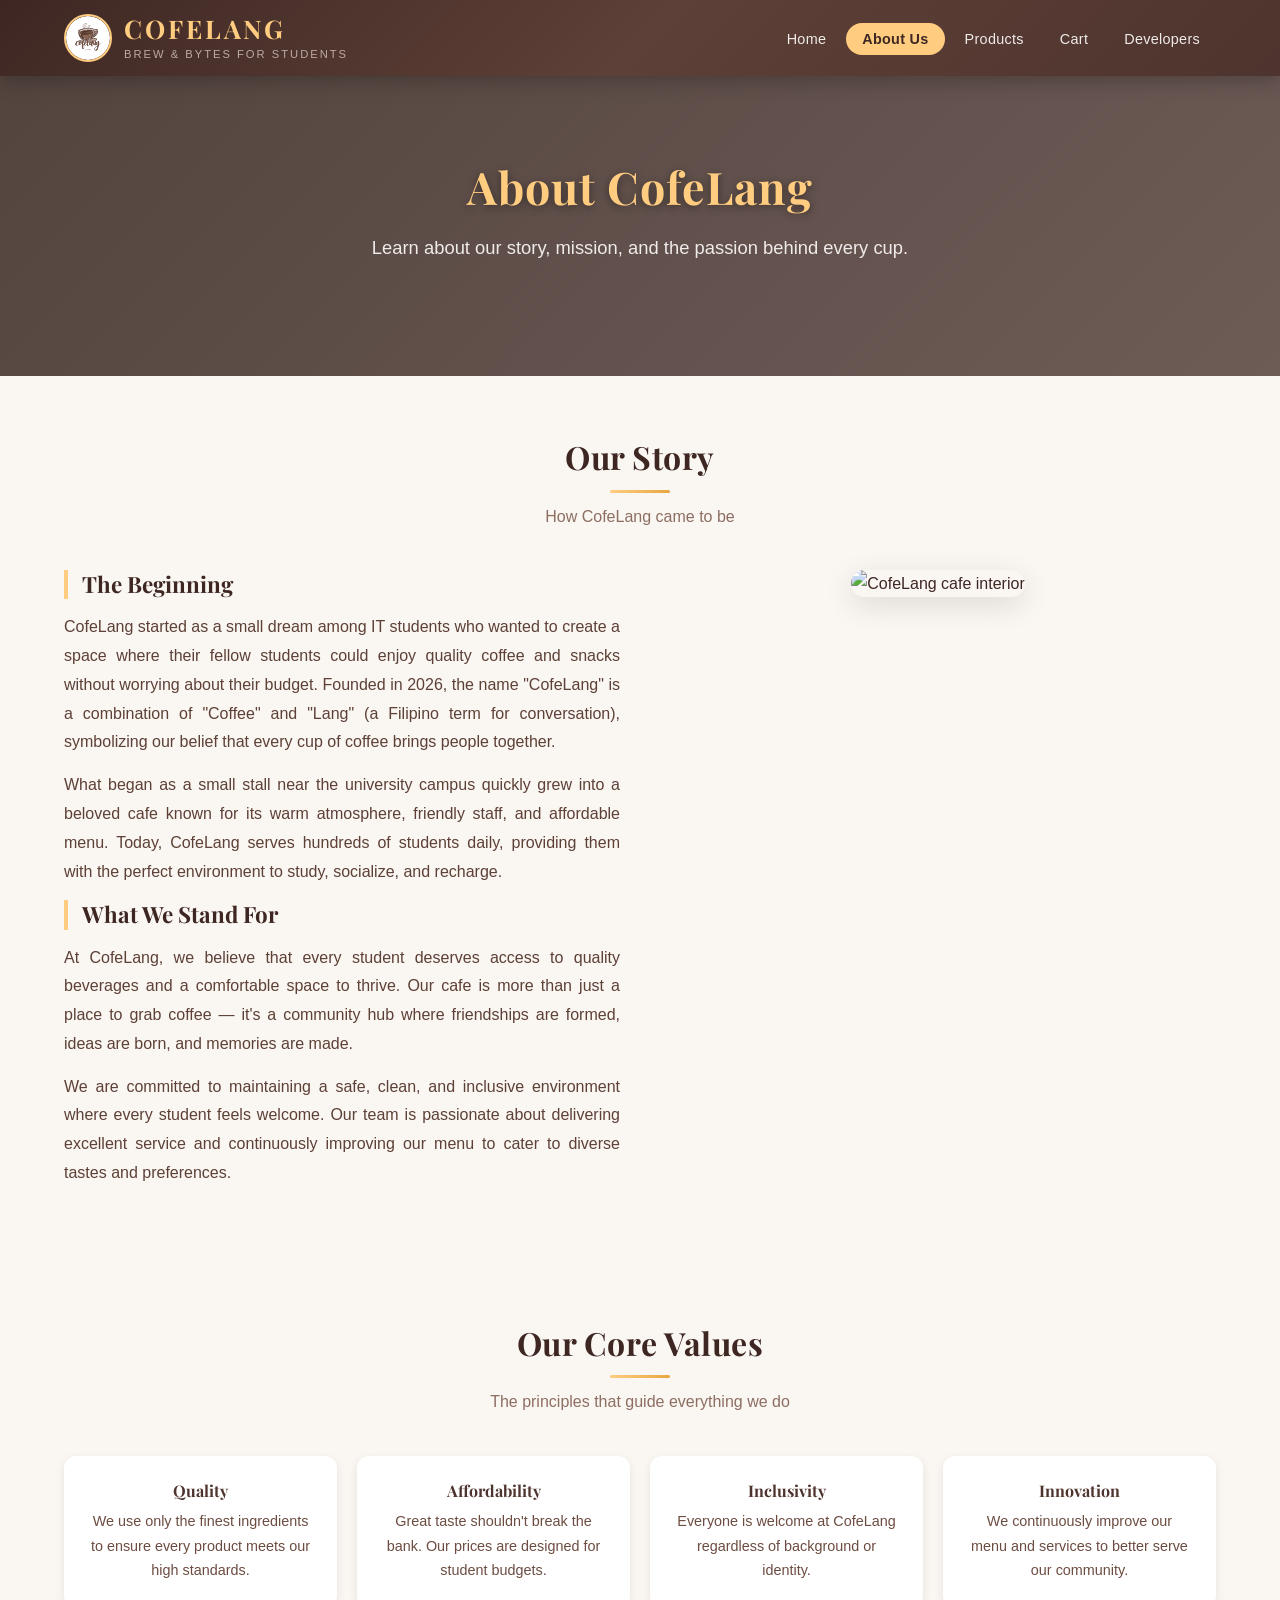
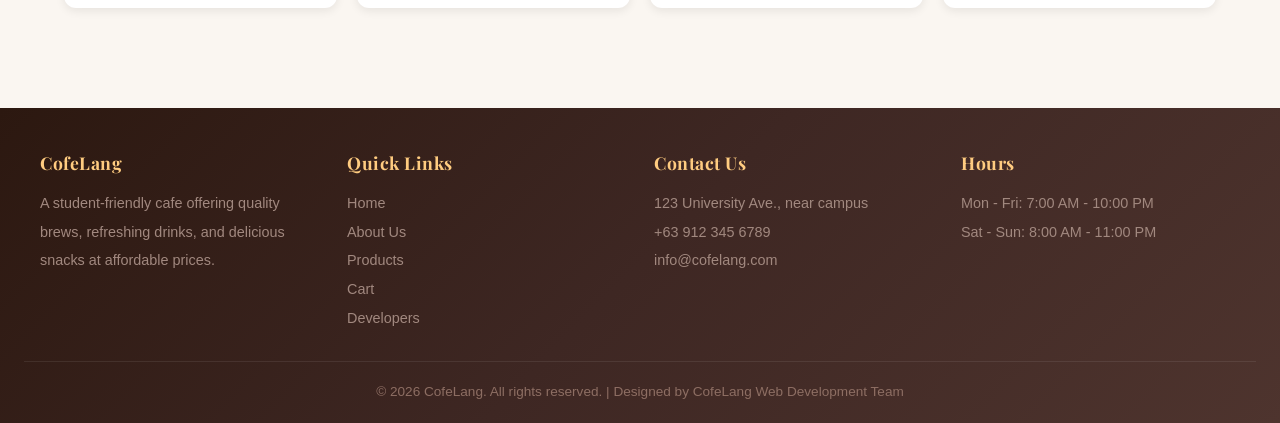
==== about.html @ e48afb29 "CofeLang Deployment" ====
﻿<!doctype html>
<html lang="en">
  <head>
    <meta charset="UTF-8" />
    <meta name="viewport" content="width=device-width, initial-scale=1.0" />
    <meta
      name="description"
      content="Learn more about CofeLang - our mission, vision, and story."
    />
    <meta name="author" content="CofeLang Web Development Team" />
    <title>CofeLang - About Us</title>
    <!-- Google Fonts -->
    <link rel="preconnect" href="https://fonts.googleapis.com" />
    <link rel="preconnect" href="https://fonts.gstatic.com" crossorigin />
    <link
      href="https://fonts.googleapis.com/css2?family=Playfair+Display:wght@400;600;700&display=swap"
      rel="stylesheet"
    />
    <!-- External CSS Stylesheet -->
    <link rel="stylesheet" href="styles.css" />
    <!-- Internal CSS -->
    <style>
      .values-grid {
        display: grid;
        grid-template-columns: repeat(auto-fit, minmax(220px, 1fr));
        gap: 20px;
        margin-top: 30px;
      }
      .value-item {
        background: #fff;
        padding: 25px;
        border-radius: 12px;
        text-align: center;
        box-shadow: 0 3px 10px rgba(0, 0, 0, 0.08);
      }
      .value-item span {
        font-size: 2.5em;
        display: none;
        margin-bottom: 10px;
      }
      .value-item h4 {
        color: #4e342e;
        margin-bottom: 8px;
      }
      .value-item p {
        color: #6d4c41;
        font-size: 0.9em;
      }
    </style>
  </head>
  <body>
    <!-- Header -->
    <header>
      <div class="header-container">
        <a href="index.html" class="logo">
          <img src="logo.svg" alt="CofeLang Logo" />
          <div class="logo-text">
            <h1>CofeLang</h1>
            <p>Brew &amp; Bytes for Students</p>
          </div>
        </a>
        <nav>
          <ul>
            <li><a href="index.html">Home</a></li>
            <li><a href="about.html" class="active">About Us</a></li>
            <li><a href="products.html">Products</a></li>
            <li><a href="cart.html">Cart</a></li>
            <li><a href="developers.html">Developers</a></li>
          </ul>
        </nav>
      </div>
    </header>

    <!-- Page Banner -->
    <section
      class="hero full-width"
      style="min-height: 300px; padding: 80px 20px"
    >
      <h2>About CofeLang</h2>
      <p>Learn about our story, mission, and the passion behind every cup.</p>
    </section>

    <!-- Company Background -->
    <section>
      <h2 class="section-title">Our Story</h2>
      <p class="section-subtitle">How CofeLang came to be</p>
      <div class="about-content">
        <div class="about-text">
          <h3>The Beginning</h3>
          <p>
            CofeLang started as a small dream among IT students who wanted to
            create a space where their fellow students could enjoy quality
            coffee and snacks without worrying about their budget. Founded in
            2026, the name "CofeLang" is a combination of "Coffee" and "Lang" (a
            Filipino term for conversation), symbolizing our belief that every
            cup of coffee brings people together.
          </p>
          <p>
            What began as a small stall near the university campus quickly grew
            into a beloved cafe known for its warm atmosphere, friendly staff,
            and affordable menu. Today, CofeLang serves hundreds of students
            daily, providing them with the perfect environment to study,
            socialize, and recharge.
          </p>

          <h3>What We Stand For</h3>
          <p>
            At CofeLang, we believe that every student deserves access to
            quality beverages and a comfortable space to thrive. Our cafe is
            more than just a place to grab coffee &mdash; it's a community hub
            where friendships are formed, ideas are born, and memories are made.
          </p>
          <p>
            We are committed to maintaining a safe, clean, and inclusive
            environment where every student feels welcome. Our team is
            passionate about delivering excellent service and continuously
            improving our menu to cater to diverse tastes and preferences.
          </p>
        </div>
        <div class="about-image">
          <img
            src="https://images.unsplash.com/photo-1554118811-1e0d58224f24?w=500"
            alt="CofeLang cafe interior"
          />
        </div>
      </div>
    </section>

    <!-- Core Values -->
    <section>
      <h2 class="section-title">Our Core Values</h2>
      <p class="section-subtitle">The principles that guide everything we do</p>
      <div class="values-grid">
        <article class="value-item">
          <h4>Quality</h4>
          <p>
            We use only the finest ingredients to ensure every product meets our
            high standards.
          </p>
        </article>
        <article class="value-item">
          <h4>Affordability</h4>
          <p>
            Great taste shouldn't break the bank. Our prices are designed for
            student budgets.
          </p>
        </article>
        <article class="value-item">
          <h4>Inclusivity</h4>
          <p>
            Everyone is welcome at CofeLang regardless of background or
            identity.
          </p>
        </article>
        <article class="value-item">
          <h4>Innovation</h4>
          <p>
            We continuously improve our menu and services to better serve our
            community.
          </p>
        </article>
      </div>
    </section>

    <!-- Footer -->
    <footer>
      <div class="footer-content">
        <div class="footer-col">
          <h4>CofeLang</h4>
          <p>
            A student-friendly cafe offering quality brews, refreshing drinks,
            and delicious snacks at affordable prices.
          </p>
        </div>
        <div class="footer-col">
          <h4>Quick Links</h4>
          <a href="index.html">Home</a>
          <a href="about.html">About Us</a>
          <a href="products.html">Products</a>
          <a href="cart.html">Cart</a>
          <a href="developers.html">Developers</a>
        </div>
        <div class="footer-col">
          <h4>Contact Us</h4>
          <p>123 University Ave., near campus</p>
          <p>+63 912 345 6789</p>
          <p>info@cofelang.com</p>
        </div>
        <div class="footer-col">
          <h4>Hours</h4>
          <p>Mon - Fri: 7:00 AM - 10:00 PM</p>
          <p>Sat - Sun: 8:00 AM - 11:00 PM</p>
        </div>
      </div>
      <div class="footer-bottom">
        <p>
          &copy; 2026 CofeLang. All rights reserved. | Designed by CofeLang Web
          Development Team
        </p>
      </div>
    </footer>
  </body>
</html>
---- styles.css ----
/* ============================================
   CofeLang - External Stylesheet
   Cafe Shop Website for Students
   ============================================ */

/* --- CSS Reset & Base Styles --- */
* {
  margin: 0;
  padding: 0;
  box-sizing: border-box;
}

html {
  scroll-behavior: smooth;
}

body {
  font-family: 'Segoe UI', Arial, Helvetica, sans-serif;
  background-color: #faf6f1;
  color: #3e2723;
  line-height: 1.7;
  -webkit-font-smoothing: antialiased;
}

h1,
h2,
h3,
h4,
h5,
h6 {
  font-family: 'Playfair Display', Georgia, serif;
  font-weight: 700;
  line-height: 1.3;
}

/* --- Header & Navigation --- */
header {
  background: linear-gradient(135deg, #3e2723 0%, #5d4037 50%, #4e342e 100%);
  color: #fff;
  padding: 12px 0;
  position: sticky;
  top: 0;
  z-index: 1000;
  box-shadow: 0 4px 20px rgba(0, 0, 0, 0.25);
  backdrop-filter: blur(10px);
}

.header-container {
  max-width: 1200px;
  margin: 0 auto;
  padding: 0 24px;
  display: flex;
  align-items: center;
  justify-content: space-between;
}

.logo {
  display: flex;
  align-items: center;
  gap: 12px;
  text-decoration: none;
  color: #fff;
}

.logo img {
  height: 48px;
  width: 48px;
  border-radius: 50%;
  border: 2px solid #ffcc80;
  transition: transform 0.3s ease;
}

.logo:hover img {
  transform: scale(1.05);
}

.logo-text h1 {
  font-size: 1.6em;
  font-family: 'Playfair Display', Georgia, serif;
  color: #ffcc80;
  letter-spacing: 3px;
  text-transform: uppercase;
}

.logo-text p {
  font-family: 'Segoe UI', Arial, sans-serif;
  font-size: 0.7em;
  color: #bcaaa4;
  letter-spacing: 2px;
  text-transform: uppercase;
  font-weight: 300;
}

nav ul {
  list-style: none;
  display: flex;
  gap: 4px;
}

nav ul li a {
  color: #efebe9;
  text-decoration: none;
  padding: 8px 16px;
  border-radius: 20px;
  transition: all 0.3s ease;
  font-family: 'Segoe UI', Arial, sans-serif;
  font-size: 0.9em;
  font-weight: 500;
  letter-spacing: 0.3px;
}

nav ul li a:hover,
nav ul li a.active {
  background-color: #ffcc80;
  color: #3e2723;
  font-weight: 600;
}

/* --- Hero Section (Home Page) --- */
.hero {
  background:
    linear-gradient(135deg, rgba(42, 24, 18, 0.8), rgba(62, 39, 35, 0.75)),
    url('https://images.unsplash.com/photo-1495474472287-4d71bcdd2085?w=1200')
      center/cover no-repeat;
  color: #fff;
  text-align: center;
  padding: 100px 24px;
  min-height: 480px;
  display: flex;
  flex-direction: column;
  align-items: center;
  justify-content: center;
}

.hero h2 {
  font-size: 2.8em;
  margin-bottom: 16px;
  color: #ffcc80;
  text-shadow: 0 2px 8px rgba(0, 0, 0, 0.4);
  letter-spacing: 1px;
}

.hero p {
  font-family: 'Segoe UI', Arial, sans-serif;
  font-size: 1.15em;
  max-width: 580px;
  margin-bottom: 32px;
  color: #efebe9;
  line-height: 1.7;
  font-weight: 300;
}

.hero-btn {
  display: inline-block;
  padding: 14px 36px;
  background-color: #ffcc80;
  color: #3e2723;
  text-decoration: none;
  border-radius: 30px;
  font-family: 'Segoe UI', Arial, sans-serif;
  font-size: 1em;
  font-weight: 600;
  letter-spacing: 0.5px;
  transition: all 0.3s ease;
  border: 2px solid #ffcc80;
  box-shadow: 0 4px 15px rgba(255, 204, 128, 0.3);
}

.hero-btn:hover {
  background-color: transparent;
  color: #ffcc80;
  box-shadow: 0 4px 20px rgba(255, 204, 128, 0.4);
  transform: translateY(-2px);
}

/* --- Section Styles --- */
section {
  max-width: 1200px;
  margin: 0 auto;
  padding: 60px 24px;
}

/* Full-width override for sections that should span the viewport */
section.hero,
section.full-width {
  max-width: none;
  margin: 0;
}

.section-title {
  text-align: center;
  font-size: 2em;
  color: #3e2723;
  margin-bottom: 10px;
  position: relative;
  letter-spacing: 0.5px;
}

.section-title::after {
  content: '';
  display: block;
  width: 60px;
  height: 3px;
  background: linear-gradient(90deg, #ffcc80, #e6a740);
  margin: 12px auto 0;
  border-radius: 2px;
}

.section-subtitle {
  text-align: center;
  color: #8d6e63;
  margin-bottom: 40px;
  font-family: 'Segoe UI', Arial, sans-serif;
  font-size: 1em;
  font-weight: 400;
}

/* --- Welcome Section (Home) --- */
.welcome {
  display: flex;
  align-items: center;
  gap: 40px;
  flex-wrap: wrap;
  justify-content: center;
}

.welcome-text {
  flex: 1;
  min-width: 300px;
}

.welcome-text h3 {
  font-size: 1.5em;
  color: #3e2723;
  margin-bottom: 16px;
}

.welcome-text p {
  font-family: 'Segoe UI', Arial, sans-serif;
  font-size: 1em;
  color: #5d4037;
  margin-bottom: 12px;
  line-height: 1.8;
}

.welcome-img {
  flex: 1;
  min-width: 300px;
  text-align: center;
}

.welcome-img img {
  width: 100%;
  max-width: 450px;
  border-radius: 16px;
  box-shadow: 0 8px 30px rgba(0, 0, 0, 0.15);
  transition: transform 0.3s ease;
}

.welcome-img img:hover {
  transform: scale(1.02);
}

/* --- Features Grid --- */
.features {
  display: grid;
  grid-template-columns: repeat(auto-fit, minmax(250px, 1fr));
  gap: 24px;
  margin-top: 40px;
}

.feature-card {
  background: #fff;
  border-radius: 16px;
  padding: 32px 24px;
  text-align: center;
  box-shadow: 0 2px 12px rgba(0, 0, 0, 0.06);
  border: 1px solid rgba(0, 0, 0, 0.04);
  transition:
    transform 0.3s ease,
    box-shadow 0.3s ease;
}

.feature-card:hover {
  transform: translateY(-6px);
  box-shadow: 0 12px 32px rgba(0, 0, 0, 0.12);
}

.feature-icon {
  font-size: 2.8em;
  margin-bottom: 16px;
  display: none;
}

.feature-card h3 {
  color: #3e2723;
  margin-bottom: 10px;
  font-size: 1.2em;
}

.feature-card p {
  font-family: 'Segoe UI', Arial, sans-serif;
  color: #6d4c41;
  font-size: 0.92em;
  line-height: 1.7;
}

/* --- About Page --- */
.about-content {
  display: flex;
  gap: 40px;
  flex-wrap: wrap;
  align-items: flex-start;
}

.about-text {
  flex: 1;
  min-width: 300px;
}

.about-text h3 {
  font-size: 1.4em;
  color: #3e2723;
  margin-bottom: 14px;
  border-left: 4px solid #ffcc80;
  padding-left: 14px;
}

.about-text p {
  font-family: 'Segoe UI', Arial, sans-serif;
  margin-bottom: 14px;
  color: #5d4037;
  text-align: justify;
  line-height: 1.8;
}

.about-image {
  flex: 1;
  min-width: 300px;
  text-align: center;
}

.about-image img {
  width: 100%;
  max-width: 420px;
  border-radius: 16px;
  box-shadow: 0 8px 30px rgba(0, 0, 0, 0.12);
}

.mission-vision {
  display: grid;
  grid-template-columns: repeat(auto-fit, minmax(300px, 1fr));
  gap: 24px;
  margin-top: 40px;
}

.mv-card {
  background: linear-gradient(135deg, #3e2723, #5d4037);
  color: #fff;
  border-radius: 16px;
  padding: 32px;
  text-align: center;
  box-shadow: 0 6px 24px rgba(0, 0, 0, 0.15);
}

.mv-card h3 {
  color: #ffcc80;
  margin-bottom: 14px;
  font-size: 1.3em;
}

.mv-card p {
  font-family: 'Segoe UI', Arial, sans-serif;
  color: #d7ccc8;
  line-height: 1.8;
  font-size: 0.95em;
}

/* --- Products Page --- */
.category-filter {
  text-align: center;
  margin-bottom: 30px;
}

.category-filter button {
  padding: 10px 24px;
  margin: 4px;
  border: 2px solid #4e342e;
  background: transparent;
  color: #4e342e;
  border-radius: 25px;
  cursor: pointer;
  font-family: 'Segoe UI', Arial, sans-serif;
  font-size: 0.9em;
  font-weight: 500;
  transition: all 0.3s ease;
}

.category-filter button:hover,
.category-filter button.active {
  background-color: #4e342e;
  color: #fff;
}

.products-grid {
  display: grid;
  grid-template-columns: repeat(auto-fill, minmax(260px, 1fr));
  gap: 22px;
}

.product-card {
  background: #fff;
  border-radius: 14px;
  overflow: hidden;
  box-shadow: 0 2px 12px rgba(0, 0, 0, 0.06);
  border: 1px solid rgba(0, 0, 0, 0.04);
  transition:
    transform 0.3s ease,
    box-shadow 0.3s ease;
}

.product-card:hover {
  transform: translateY(-5px);
  box-shadow: 0 10px 28px rgba(0, 0, 0, 0.12);
}

.product-img {
  width: 100%;
  height: 200px;
  object-fit: cover;
  background-color: #efebe9;
}

.product-info {
  padding: 18px 20px 20px;
}

.product-category {
  display: inline-block;
  background-color: #fff3e0;
  color: #e65100;
  padding: 3px 12px;
  border-radius: 12px;
  font-family: 'Segoe UI', Arial, sans-serif;
  font-size: 0.75em;
  margin-bottom: 8px;
  font-weight: 600;
  letter-spacing: 0.3px;
  border: 1px solid #ffe0b2;
}

.product-info h3 {
  color: #3e2723;
  margin-bottom: 8px;
  font-size: 1.1em;
}

.product-info p {
  font-family: 'Segoe UI', Arial, sans-serif;
  color: #6d4c41;
  font-size: 0.88em;
  margin-bottom: 12px;
  min-height: 50px;
  line-height: 1.6;
}

.product-price {
  font-family: 'Segoe UI', Arial, sans-serif;
  font-size: 1.25em;
  color: #e65100;
  font-weight: 700;
}

.product-btn {
  display: inline-block;
  margin-top: 10px;
  padding: 8px 20px;
  background-color: #4e342e;
  color: #fff;
  border: none;
  border-radius: 20px;
  font-family: 'Segoe UI', Arial, sans-serif;
  font-size: 0.88em;
  font-weight: 500;
  cursor: pointer;
  transition: all 0.3s ease;
  text-decoration: none;
}

.product-btn:hover {
  background-color: #6d4c41;
  transform: translateY(-1px);
}

/* --- Cart Page --- */
.cart-section {
  max-width: 900px;
  margin: 0 auto;
  padding: 40px 20px;
}

.cart-form {
  background: #fff;
  border-radius: 16px;
  padding: 32px;
  box-shadow: 0 2px 12px rgba(0, 0, 0, 0.06);
  border: 1px solid rgba(0, 0, 0, 0.04);
}

.cart-form h2 {
  color: #3e2723;
  margin-bottom: 24px;
  text-align: center;
  border-bottom: 2px solid #ffcc80;
  padding-bottom: 12px;
  font-size: 1.4em;
}

.form-group {
  margin-bottom: 20px;
}

.form-group label {
  display: block;
  margin-bottom: 6px;
  color: #3e2723;
  font-family: 'Segoe UI', Arial, sans-serif;
  font-weight: 600;
  font-size: 0.92em;
}

.form-group input[type='text'],
.form-group input[type='email'],
.form-group input[type='number'],
.form-group input[type='tel'],
.form-group select,
.form-group textarea {
  width: 100%;
  padding: 12px 16px;
  border: 1.5px solid #d7ccc8;
  border-radius: 10px;
  font-family: 'Segoe UI', Arial, sans-serif;
  font-size: 0.95em;
  transition:
    border-color 0.3s ease,
    box-shadow 0.3s ease;
  background-color: #faf6f1;
  color: #3e2723;
}

.form-group input:focus,
.form-group select:focus,
.form-group textarea:focus {
  outline: none;
  border-color: #ffcc80;
  box-shadow: 0 0 0 3px rgba(255, 204, 128, 0.2);
}

.form-group textarea {
  resize: vertical;
  min-height: 80px;
}

.checkbox-group {
  display: flex;
  flex-wrap: wrap;
  gap: 14px;
  margin-top: 8px;
}

.checkbox-group label {
  display: flex;
  align-items: center;
  gap: 6px;
  font-family: 'Segoe UI', Arial, sans-serif;
  font-weight: 400;
  font-size: 0.92em;
  cursor: pointer;
  color: #5d4037;
}

.checkbox-group input[type='checkbox'] {
  width: 18px;
  height: 18px;
  accent-color: #4e342e;
  cursor: pointer;
}

.radio-group {
  display: flex;
  gap: 18px;
  margin-top: 8px;
  flex-wrap: wrap;
}

.radio-group label {
  display: flex;
  align-items: center;
  gap: 6px;
  font-family: 'Segoe UI', Arial, sans-serif;
  font-weight: 400;
  font-size: 0.92em;
  cursor: pointer;
  color: #5d4037;
}

.radio-group input[type='radio'] {
  width: 18px;
  height: 18px;
  accent-color: #4e342e;
  cursor: pointer;
}

.form-row {
  display: grid;
  grid-template-columns: 1fr 1fr;
  gap: 20px;
}

.submit-btn {
  display: block;
  width: 100%;
  padding: 14px;
  background: linear-gradient(135deg, #4e342e, #6d4c41);
  color: #fff;
  border: none;
  border-radius: 30px;
  font-family: 'Segoe UI', Arial, sans-serif;
  font-size: 1.05em;
  font-weight: 600;
  cursor: pointer;
  transition: all 0.3s ease;
  margin-top: 10px;
  letter-spacing: 0.5px;
  box-shadow: 0 4px 15px rgba(0, 0, 0, 0.15);
}

.submit-btn:hover {
  background: linear-gradient(135deg, #5d4037, #795548);
  box-shadow: 0 6px 20px rgba(0, 0, 0, 0.2);
  transform: translateY(-1px);
}

/* --- Geolocation Section --- */
.geolocation-section {
  background: #fff;
  border-radius: 16px;
  padding: 32px;
  margin-top: 30px;
  box-shadow: 0 2px 12px rgba(0, 0, 0, 0.06);
  border: 1px solid rgba(0, 0, 0, 0.04);
  text-align: center;
}

.geolocation-section h3 {
  color: #3e2723;
  margin-bottom: 14px;
}

.geo-btn {
  padding: 12px 28px;
  background-color: #ffcc80;
  color: #3e2723;
  border: 2px solid #ffcc80;
  border-radius: 25px;
  font-family: 'Segoe UI', Arial, sans-serif;
  font-size: 0.95em;
  font-weight: 600;
  cursor: pointer;
  transition: all 0.3s ease;
}

.geo-btn:hover {
  background-color: #3e2723;
  color: #fff;
  border-color: #3e2723;
}

#geoResult {
  margin-top: 15px;
  padding: 15px;
  background-color: #faf6f1;
  border-radius: 10px;
  min-height: 40px;
  color: #5d4037;
  font-family: 'Segoe UI', Arial, sans-serif;
}

.map-placeholder {
  width: 100%;
  height: 250px;
  background-color: #d7ccc8;
  border-radius: 10px;
  margin-top: 15px;
  display: flex;
  align-items: center;
  justify-content: center;
  color: #4e342e;
  font-size: 1.1em;
}

/* --- Audio & Video Section --- */
.media-section {
  display: grid;
  grid-template-columns: repeat(auto-fit, minmax(280px, 1fr));
  gap: 24px;
  margin-top: 40px;
}

.media-card {
  background: #fff;
  border-radius: 16px;
  padding: 24px;
  box-shadow: 0 2px 12px rgba(0, 0, 0, 0.06);
  border: 1px solid rgba(0, 0, 0, 0.04);
  text-align: center;
}

.media-card h3 {
  color: #3e2723;
  margin-bottom: 14px;
  font-size: 1.15em;
}

.media-card video,
.media-card audio {
  width: 100%;
  border-radius: 10px;
  margin-bottom: 10px;
}

.media-card p {
  font-family: 'Segoe UI', Arial, sans-serif;
  color: #6d4c41;
  font-size: 0.9em;
  line-height: 1.6;
}

/* --- Developers Page --- */
.developers-grid {
  display: grid;
  grid-template-columns: repeat(auto-fit, minmax(340px, 1fr));
  gap: 24px;
  margin-top: 40px;
}

.developer-card {
  background: #fff;
  border-radius: 16px;
  overflow: hidden;
  box-shadow: 0 2px 12px rgba(0, 0, 0, 0.06);
  border: 1px solid rgba(0, 0, 0, 0.04);
  transition:
    transform 0.3s ease,
    box-shadow 0.3s ease;
}

.developer-card:hover {
  transform: translateY(-5px);
  box-shadow: 0 10px 28px rgba(0, 0, 0, 0.12);
}

.dev-photo {
  width: 100%;
  height: 300px;
  object-fit: cover;
  background-color: #d7ccc8;
}

.dev-info {
  padding: 24px;
  text-align: center;
}

.dev-info h3 {
  color: #3e2723;
  font-size: 1.3em;
  margin-bottom: 6px;
}

.dev-role {
  color: #ffcc80;
  background-color: #3e2723;
  display: inline-block;
  padding: 4px 14px;
  border-radius: 14px;
  font-family: 'Segoe UI', Arial, sans-serif;
  font-size: 0.82em;
  font-weight: 500;
  margin-bottom: 14px;
}

.dev-info p {
  font-family: 'Segoe UI', Arial, sans-serif;
  color: #6d4c41;
  font-size: 0.92em;
  margin-bottom: 8px;
}

.dev-info ul {
  list-style: none;
  margin-top: 14px;
  text-align: left;
}

.dev-info ul li {
  padding: 6px 0;
  border-bottom: 1px solid #f5f0eb;
  color: #5d4037;
  font-family: 'Segoe UI', Arial, sans-serif;
  font-size: 0.92em;
}

.dev-info ul li strong {
  color: #3e2723;
}

/* --- Footer --- */
footer {
  background: linear-gradient(135deg, #2c1810 0%, #3e2723 50%, #4e342e 100%);
  color: #d7ccc8;
  padding: 44px 24px 20px;
  margin-top: 40px;
}

.footer-content {
  max-width: 1200px;
  margin: 0 auto;
  display: grid;
  grid-template-columns: repeat(auto-fit, minmax(240px, 1fr));
  gap: 28px;
}

.footer-col h4 {
  color: #ffcc80;
  margin-bottom: 14px;
  font-size: 1.1em;
  letter-spacing: 0.5px;
}

.footer-col p,
.footer-col a {
  font-family: 'Segoe UI', Arial, sans-serif;
  color: #a1887f;
  text-decoration: none;
  line-height: 2;
  display: block;
  font-size: 0.9em;
  transition: color 0.3s ease;
}

.footer-col a:hover {
  color: #ffcc80;
}

.footer-bottom {
  text-align: center;
  margin-top: 28px;
  padding-top: 18px;
  border-top: 1px solid rgba(255, 255, 255, 0.08);
  color: #8d6e63;
  font-family: 'Segoe UI', Arial, sans-serif;
  font-size: 0.85em;
}

/* --- Utilities --- */
.text-center {
  text-align: center;
}

.mt-20 {
  margin-top: 20px;
}

.mb-20 {
  margin-bottom: 20px;
}

/* --- Section Background Variants --- */
.section-bg-white {
  background-color: #ffffff;
  max-width: none;
  margin: 0;
  padding: 60px 24px;
}

.section-bg-warm {
  background-color: #f5ede3;
  max-width: none;
  margin: 0;
  padding: 60px 24px;
}

.section-bg-white .section-inner,
.section-bg-warm .section-inner {
  max-width: 1200px;
  margin: 0 auto;
}

a:focus-visible,
button:focus-visible,
input:focus-visible,
select:focus-visible,
textarea:focus-visible {
  outline: 3px solid #ffcc80;
  outline-offset: 2px;
  border-radius: 4px;
}

/* --- Highlight Box --- */
.highlight-box {
  background: linear-gradient(135deg, #fff8e1, #fff3e0);
  border-left: 4px solid #e65100;
  padding: 20px 24px;
  border-radius: 0 12px 12px 0;
  margin: 20px 0;
  color: #4e342e;
  font-family: 'Segoe UI', Arial, sans-serif;
  font-size: 0.95em;
  line-height: 1.7;
}

/* --- Table Styling --- */
.cart-table {
  width: 100%;
  border-collapse: collapse;
  margin: 20px 0;
  background: #fff;
  border-radius: 12px;
  overflow: hidden;
}

.cart-table th,
.cart-table td {
  padding: 12px 16px;
  text-align: left;
  border-bottom: 1px solid #f5f0eb;
  font-family: 'Segoe UI', Arial, sans-serif;
  font-size: 0.92em;
}

.cart-table th {
  background-color: #3e2723;
  color: #fff;
  font-weight: 600;
}

.cart-table tr:hover {
  background-color: #faf6f1;
}

/* --- Testimonials --- */
.testimonials {
  display: grid;
  grid-template-columns: repeat(auto-fit, minmax(280px, 1fr));
  gap: 20px;
  margin-top: 40px;
}

.testimonial-card {
  background: #fff;
  border-radius: 14px;
  padding: 24px;
  box-shadow: 0 2px 12px rgba(0, 0, 0, 0.06);
  border: 1px solid rgba(0, 0, 0, 0.04);
  border-left: 4px solid #ffcc80;
}

.testimonial-card p {
  font-family: 'Segoe UI', Arial, sans-serif;
  color: #5d4037;
  font-style: italic;
  margin-bottom: 10px;
  line-height: 1.7;
  font-size: 0.95em;
}

.testimonial-card cite {
  font-family: 'Segoe UI', Arial, sans-serif;
  color: #3e2723;
  font-weight: 600;
  font-style: normal;
  font-size: 0.9em;
}

/* --- Hours Table --- */
.hours-table {
  width: 100%;
  max-width: 500px;
  margin: 20px auto;
  border-collapse: collapse;
}

.hours-table td {
  padding: 10px 20px;
  border-bottom: 1px solid #efebe9;
  font-family: 'Segoe UI', Arial, sans-serif;
  font-size: 0.95em;
}

.hours-table td:first-child {
  font-weight: 600;
  color: #3e2723;
}

.hours-table td:last-child {
  text-align: right;
  color: #6d4c41;
}

/* --- Placeholder for product images --- */
.placeholder-img {
  width: 100%;
  height: 200px;
  background: linear-gradient(135deg, #f5f0eb, #efebe9);
}

/* --- Responsive Design --- */
@media (max-width: 768px) {
  .header-container {
    flex-direction: column;
    gap: 10px;
  }

  nav ul {
    flex-wrap: wrap;
    justify-content: center;
  }

  .hero h2 {
    font-size: 2em;
  }

  .hero p {
    font-size: 1em;
  }

  .form-row {
    grid-template-columns: 1fr;
  }

  .section-title {
    font-size: 1.6em;
  }

  .features {
    grid-template-columns: 1fr;
  }

  .media-section {
    grid-template-columns: 1fr;
  }

  .developers-grid {
    grid-template-columns: 1fr;
  }
}

@media (max-width: 480px) {
  nav ul li a {
    padding: 6px 12px;
    font-size: 0.82em;
  }

  .hero {
    padding: 70px 16px;
  }

  .hero h2 {
    font-size: 1.6em;
  }

  .hero p {
    font-size: 0.92em;
  }

  section {
    padding: 40px 16px;
  }

  .products-grid {
    grid-template-columns: 1fr;
  }
}
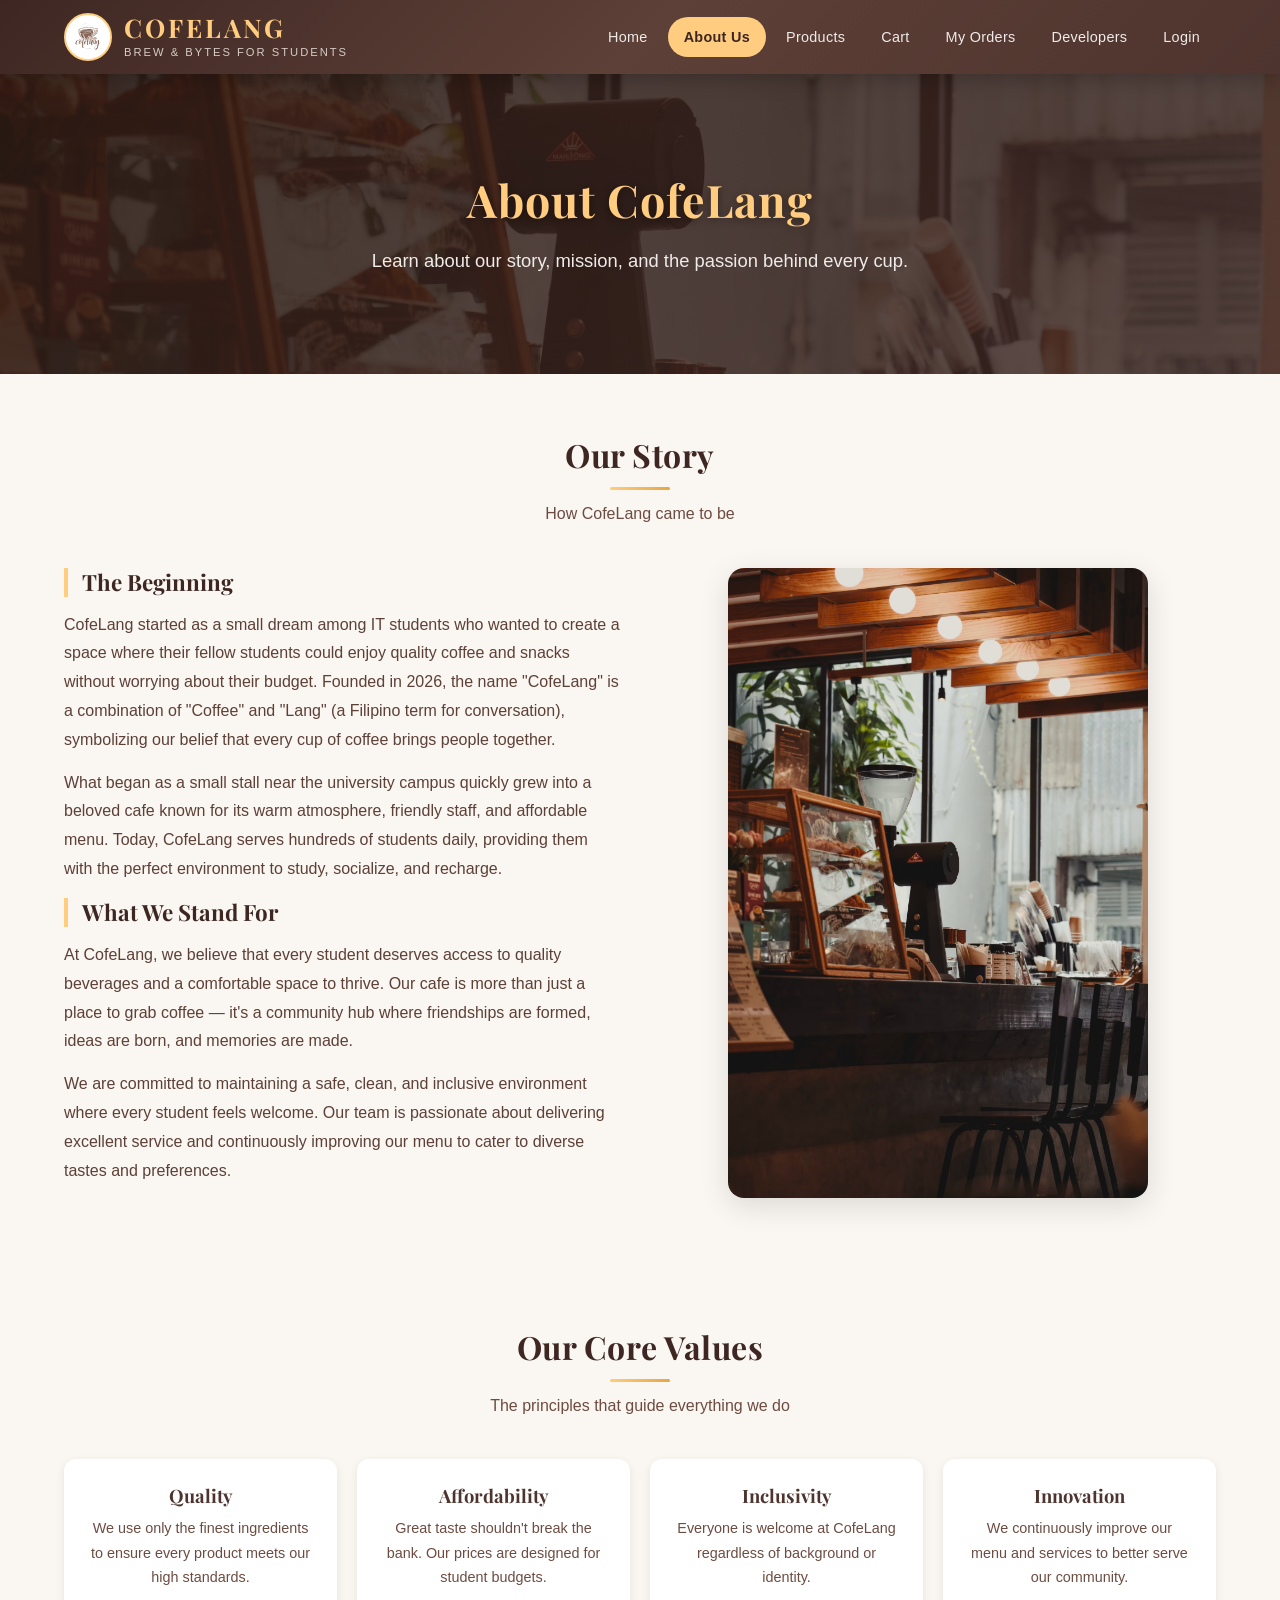
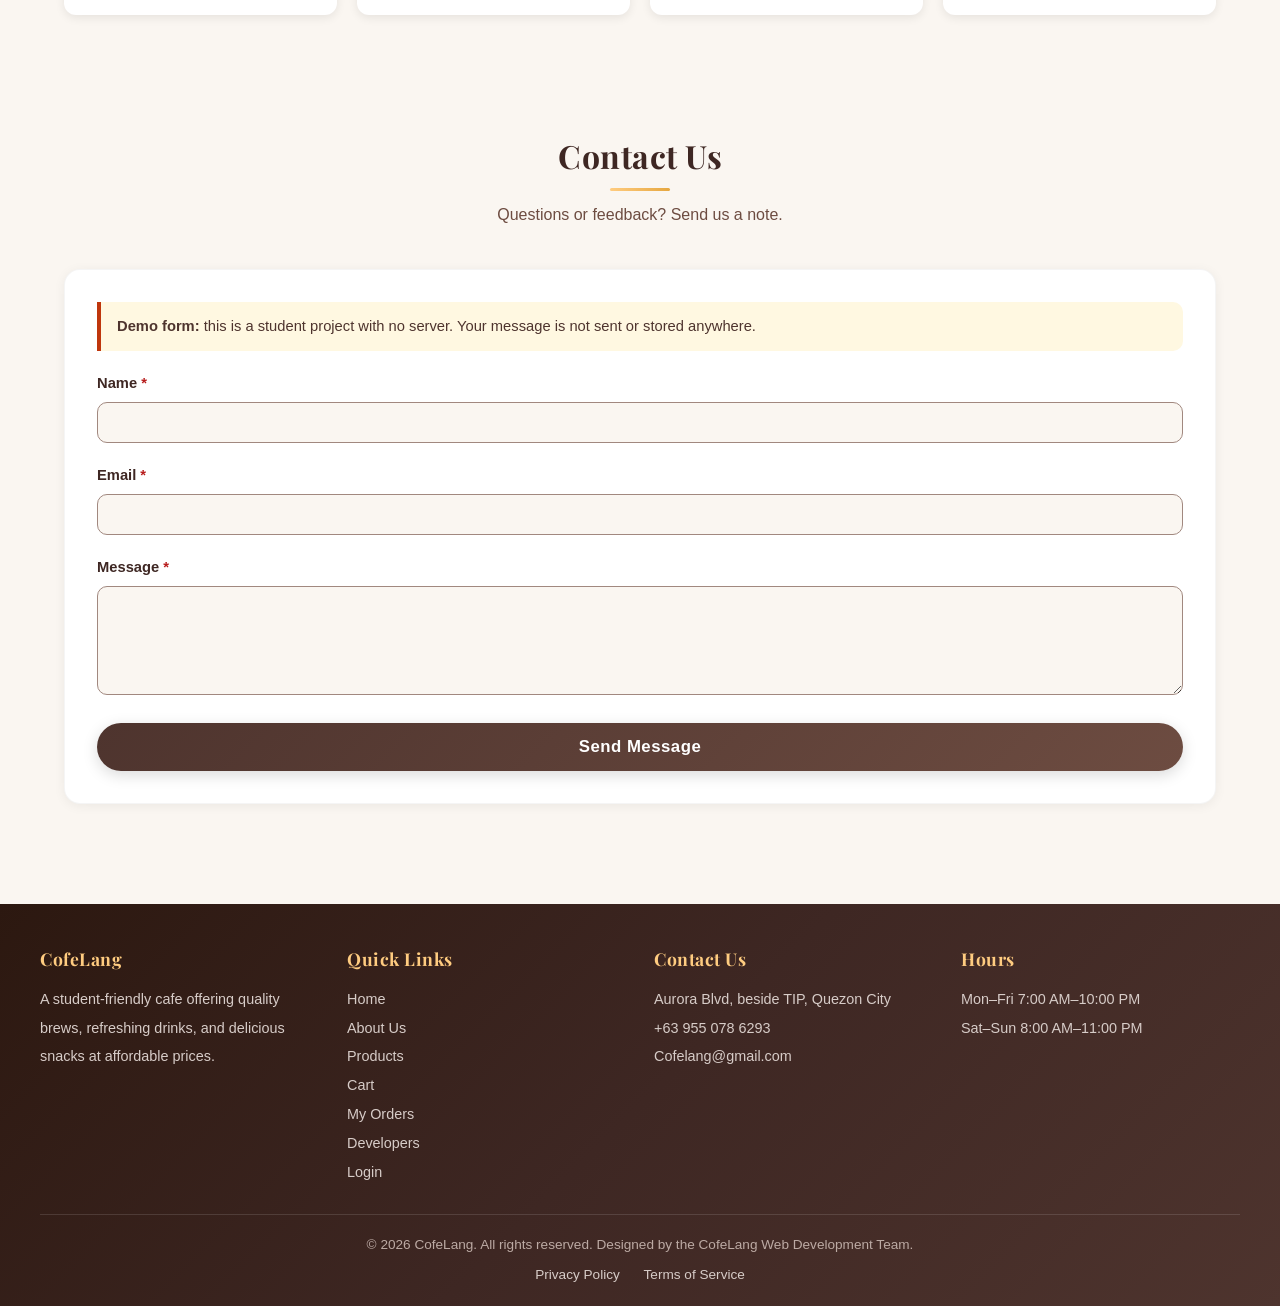
==== commit 688c1a63: "fixed everything, added js for payment computation, adding products to carts, dashboard system, priv" ====
--- a/about.html
+++ b/about.html
@@ -1,201 +1,213 @@
-﻿<!doctype html>
+
+<!doctype html>
 <html lang="en">
   <head>
     <meta charset="UTF-8" />
     <meta name="viewport" content="width=device-width, initial-scale=1.0" />
-    <meta
-      name="description"
-      content="Learn more about CofeLang - our mission, vision, and story."
-    />
+    <title>About Us – CofeLang</title>
+    <meta name="description" content="Learn about CofeLang: how a group of IT students built a student-friendly cafe beside TIP in Quezon City, and the values behind every cup." />
     <meta name="author" content="CofeLang Web Development Team" />
-    <title>CofeLang - About Us</title>
-    <!-- Google Fonts -->
+    <meta name="theme-color" content="#3e2723" />
+    <meta property="og:type" content="website" />
+    <meta property="og:site_name" content="CofeLang" />
+    <meta property="og:title" content="About Us – CofeLang" />
+    <meta property="og:description" content="Learn about CofeLang: how a group of IT students built a student-friendly cafe beside TIP in Quezon City, and the values behind every cup." />
+    <meta property="og:image" content="https://cofelang.vercel.app/assets/og-image.png" />
+    <meta property="og:image:alt" content="CofeLang logo on a coffee-brown background" />
+    <meta name="twitter:card" content="summary_large_image" />
+    <link rel="icon" type="image/x-icon" href="assets/icon/logo.ico" />
     <link rel="preconnect" href="https://fonts.googleapis.com" />
     <link rel="preconnect" href="https://fonts.gstatic.com" crossorigin />
     <link
       href="https://fonts.googleapis.com/css2?family=Playfair+Display:wght@400;600;700&display=swap"
       rel="stylesheet"
     />
-    <!-- External CSS Stylesheet -->
     <link rel="stylesheet" href="styles.css" />
-    <!-- Internal CSS -->
-    <style>
-      .values-grid {
-        display: grid;
-        grid-template-columns: repeat(auto-fit, minmax(220px, 1fr));
-        gap: 20px;
-        margin-top: 30px;
-      }
-      .value-item {
-        background: #fff;
-        padding: 25px;
-        border-radius: 12px;
-        text-align: center;
-        box-shadow: 0 3px 10px rgba(0, 0, 0, 0.08);
-      }
-      .value-item span {
-        font-size: 2.5em;
-        display: none;
-        margin-bottom: 10px;
-      }
-      .value-item h4 {
-        color: #4e342e;
-        margin-bottom: 8px;
-      }
-      .value-item p {
-        color: #6d4c41;
-        font-size: 0.9em;
-      }
-    </style>
+    <script src="script.js" defer></script>
   </head>
   <body>
-    <!-- Header -->
-    <header>
+    <a class="skip-link" href="#main">Skip to main content</a>
+    <header class="site-header">
       <div class="header-container">
         <a href="index.html" class="logo">
-          <img src="logo.svg" alt="CofeLang Logo" />
-          <div class="logo-text">
-            <h1>CofeLang</h1>
-            <p>Brew &amp; Bytes for Students</p>
-          </div>
+          <img src="assets/logo.svg" alt="CofeLang logo" width="48" height="48" />
+          <span class="logo-text">
+            <span class="brand-name">CofeLang</span>
+            <span class="brand-tagline">Brew &amp; Bytes for Students</span>
+          </span>
         </a>
-        <nav>
+        <button class="nav-toggle" type="button" aria-expanded="false" aria-controls="site-nav" aria-label="Open menu">
+          <span class="nav-toggle-bar"></span>
+          <span class="nav-toggle-bar"></span>
+          <span class="nav-toggle-bar"></span>
+        </button>
+        <nav id="site-nav" class="site-nav" aria-label="Primary">
           <ul>
             <li><a href="index.html">Home</a></li>
-            <li><a href="about.html" class="active">About Us</a></li>
+            <li><a href="about.html" aria-current="page">About Us</a></li>
             <li><a href="products.html">Products</a></li>
-            <li><a href="cart.html">Cart</a></li>
+            <li><a href="cart.html">Cart<span class="cart-badge" data-cart-count hidden>0</span><span class="visually-hidden" data-cart-count-label></span></a></li>
+            <li><a href="orders.html">My Orders</a></li>
             <li><a href="developers.html">Developers</a></li>
+            <li data-staff-nav hidden><a href="dashboard.html">Dashboard</a></li>
+            <li><a href="login.html">Login</a></li>
           </ul>
         </nav>
       </div>
     </header>
 
-    <!-- Page Banner -->
-    <section
-      class="hero full-width"
-      style="min-height: 300px; padding: 80px 20px"
-    >
-      <h2>About CofeLang</h2>
-      <p>Learn about our story, mission, and the passion behind every cup.</p>
-    </section>
-
-    <!-- Company Background -->
-    <section>
-      <h2 class="section-title">Our Story</h2>
-      <p class="section-subtitle">How CofeLang came to be</p>
-      <div class="about-content">
-        <div class="about-text">
-          <h3>The Beginning</h3>
-          <p>
-            CofeLang started as a small dream among IT students who wanted to
-            create a space where their fellow students could enjoy quality
-            coffee and snacks without worrying about their budget. Founded in
-            2026, the name "CofeLang" is a combination of "Coffee" and "Lang" (a
-            Filipino term for conversation), symbolizing our belief that every
-            cup of coffee brings people together.
+    <main id="main" tabindex="-1">
+      <section class="hero hero--page">
+        <h1>About CofeLang</h1>
+        <p>Learn about our story, mission, and the passion behind every cup.</p>
+      </section>
+
+      <section class="section">
+        <h2 class="section-title">Our Story</h2>
+        <p class="section-subtitle">How CofeLang came to be</p>
+        <div class="about-content">
+          <div class="about-text">
+            <h3>The Beginning</h3>
+            <p>
+              CofeLang started as a small dream among IT students who wanted to
+              create a space where their fellow students could enjoy quality
+              coffee and snacks without worrying about their budget. Founded in
+              2026, the name "CofeLang" is a combination of "Coffee" and "Lang"
+              (a Filipino term for conversation), symbolizing our belief that
+              every cup of coffee brings people together.
+            </p>
+            <p>
+              What began as a small stall near the university campus quickly
+              grew into a beloved cafe known for its warm atmosphere, friendly
+              staff, and affordable menu. Today, CofeLang serves hundreds of
+              students daily, providing them with the perfect environment to
+              study, socialize, and recharge.
+            </p>
+
+            <h3>What We Stand For</h3>
+            <p>
+              At CofeLang, we believe that every student deserves access to
+              quality beverages and a comfortable space to thrive. Our cafe is
+              more than just a place to grab coffee &mdash; it's a community hub
+              where friendships are formed, ideas are born, and memories are
+              made.
+            </p>
+            <p>
+              We are committed to maintaining a safe, clean, and inclusive
+              environment where every student feels welcome. Our team is
+              passionate about delivering excellent service and continuously
+              improving our menu to cater to diverse tastes and preferences.
+            </p>
+          </div>
+          <div class="about-image">
+            <img
+              src="assets/cozy-cafe-interior.avif"
+              alt="Cozy CofeLang cafe interior with coffee and pastries" width="3000" height="4500"
+              loading="lazy"
+            />
+          </div>
+        </div>
+      </section>
+
+      <section class="section">
+        <h2 class="section-title">Our Core Values</h2>
+        <p class="section-subtitle">The principles that guide everything we do</p>
+        <div class="values-grid">
+          <article class="value-item">
+            <h3>Quality</h3>
+            <p>We use only the finest ingredients to ensure every product meets our high standards.</p>
+          </article>
+          <article class="value-item">
+            <h3>Affordability</h3>
+            <p>Great taste shouldn't break the bank. Our prices are designed for student budgets.</p>
+          </article>
+          <article class="value-item">
+            <h3>Inclusivity</h3>
+            <p>Everyone is welcome at CofeLang regardless of background or identity.</p>
+          </article>
+          <article class="value-item">
+            <h3>Innovation</h3>
+            <p>We continuously improve our menu and services to better serve our community.</p>
+          </article>
+        </div>
+      </section>
+
+      <section class="section" id="contact">
+        <h2 class="section-title">Contact Us</h2>
+        <p class="section-subtitle">Questions or feedback? Send us a note.</p>
+        <div class="form-card contact-card">
+          <p class="notice" role="note">
+            <strong>Demo form:</strong> this is a student project with no
+            server. Your message is not sent or stored anywhere.
           </p>
-          <p>
-            What began as a small stall near the university campus quickly grew
-            into a beloved cafe known for its warm atmosphere, friendly staff,
-            and affordable menu. Today, CofeLang serves hundreds of students
-            daily, providing them with the perfect environment to study,
-            socialize, and recharge.
-          </p>
-
-          <h3>What We Stand For</h3>
-          <p>
-            At CofeLang, we believe that every student deserves access to
-            quality beverages and a comfortable space to thrive. Our cafe is
-            more than just a place to grab coffee &mdash; it's a community hub
-            where friendships are formed, ideas are born, and memories are made.
-          </p>
-          <p>
-            We are committed to maintaining a safe, clean, and inclusive
-            environment where every student feels welcome. Our team is
-            passionate about delivering excellent service and continuously
-            improving our menu to cater to diverse tastes and preferences.
-          </p>
-        </div>
-        <div class="about-image">
-          <img
-            src="https://images.unsplash.com/photo-1554118811-1e0d58224f24?w=500"
-            alt="CofeLang cafe interior"
-          />
-        </div>
-      </div>
-    </section>
-
-    <!-- Core Values -->
-    <section>
-      <h2 class="section-title">Our Core Values</h2>
-      <p class="section-subtitle">The principles that guide everything we do</p>
-      <div class="values-grid">
-        <article class="value-item">
-          <h4>Quality</h4>
-          <p>
-            We use only the finest ingredients to ensure every product meets our
-            high standards.
-          </p>
-        </article>
-        <article class="value-item">
-          <h4>Affordability</h4>
-          <p>
-            Great taste shouldn't break the bank. Our prices are designed for
-            student budgets.
-          </p>
-        </article>
-        <article class="value-item">
-          <h4>Inclusivity</h4>
-          <p>
-            Everyone is welcome at CofeLang regardless of background or
-            identity.
-          </p>
-        </article>
-        <article class="value-item">
-          <h4>Innovation</h4>
-          <p>
-            We continuously improve our menu and services to better serve our
-            community.
-          </p>
-        </article>
-      </div>
-    </section>
-
-    <!-- Footer -->
-    <footer>
+          <form id="contactForm" novalidate>
+            <div class="form-group">
+              <label for="contactName">Name <span class="req" aria-hidden="true">*</span></label>
+              <input type="text" id="contactName" name="name" autocomplete="name" required aria-describedby="err-contactName" />
+              <p class="field-error" id="err-contactName" hidden></p>
+            </div>
+            <div class="form-group">
+              <label for="contactEmail">Email <span class="req" aria-hidden="true">*</span></label>
+              <input type="email" id="contactEmail" name="email" autocomplete="email" required aria-describedby="err-contactEmail" />
+              <p class="field-error" id="err-contactEmail" hidden></p>
+            </div>
+            <div class="form-group">
+              <label for="contactMessage">Message <span class="req" aria-hidden="true">*</span></label>
+              <textarea id="contactMessage" name="message" rows="5" maxlength="1000" required aria-describedby="err-contactMessage"></textarea>
+              <p class="field-error" id="err-contactMessage" hidden></p>
+            </div>
+            <button type="submit" class="submit-btn">Send Message</button>
+          </form>
+          <div id="contactThanks" class="thanks" role="status" tabindex="-1" hidden>
+            <h3>Thank you!</h3>
+            <p id="contactThanksText"></p>
+            <button type="button" class="btn-outline" id="contactAgain">Write another message</button>
+          </div>
+        </div>
+      </section>
+    </main>
+
+    <footer class="site-footer">
       <div class="footer-content">
         <div class="footer-col">
-          <h4>CofeLang</h4>
+          <h2 class="footer-title">CofeLang</h2>
           <p>
             A student-friendly cafe offering quality brews, refreshing drinks,
             and delicious snacks at affordable prices.
           </p>
         </div>
         <div class="footer-col">
-          <h4>Quick Links</h4>
-          <a href="index.html">Home</a>
-          <a href="about.html">About Us</a>
-          <a href="products.html">Products</a>
-          <a href="cart.html">Cart</a>
-          <a href="developers.html">Developers</a>
-        </div>
-        <div class="footer-col">
-          <h4>Contact Us</h4>
-          <p>123 University Ave., near campus</p>
-          <p>+63 912 345 6789</p>
-          <p>info@cofelang.com</p>
-        </div>
-        <div class="footer-col">
-          <h4>Hours</h4>
-          <p>Mon - Fri: 7:00 AM - 10:00 PM</p>
-          <p>Sat - Sun: 8:00 AM - 11:00 PM</p>
+          <h2 class="footer-title">Quick Links</h2>
+          <ul class="footer-links">
+            <li><a href="index.html">Home</a></li>
+            <li><a href="about.html">About Us</a></li>
+            <li><a href="products.html">Products</a></li>
+            <li><a href="cart.html">Cart</a></li>
+            <li><a href="orders.html">My Orders</a></li>
+            <li><a href="developers.html">Developers</a></li>
+            <li><a href="login.html">Login</a></li>
+          </ul>
+        </div>
+        <div class="footer-col">
+          <h2 class="footer-title">Contact Us</h2>
+          <p>Aurora Blvd, beside TIP, Quezon City</p>
+          <p>+63 955 078 6293</p>
+          <p>Cofelang@gmail.com</p>
+        </div>
+        <div class="footer-col">
+          <h2 class="footer-title">Hours</h2>
+          <p>Mon–Fri 7:00 AM–10:00 PM</p>
+          <p>Sat–Sun 8:00 AM–11:00 PM</p>
         </div>
       </div>
       <div class="footer-bottom">
         <p>
-          &copy; 2026 CofeLang. All rights reserved. | Designed by CofeLang Web
-          Development Team
+          &copy; 2026 CofeLang. All rights reserved. Designed by the CofeLang
+          Web Development Team.
+        </p>
+        <p class="footer-legal">
+          <a href="privacy.html">Privacy Policy</a>
+          <a href="terms.html">Terms of Service</a>
         </p>
       </div>
     </footer>
--- a/styles.css
+++ b/styles.css
@@ -1,9 +1,37 @@
 /* ============================================
-   CofeLang - External Stylesheet
-   Cafe Shop Website for Students
+   CofeLang - Shared Stylesheet
+   Brew & Bytes for Students
+   One file for every page. No inline styles.
    ============================================ */
 
-/* --- CSS Reset & Base Styles --- */
+/* --- Design tokens --- */
+:root {
+  --c-espresso: #2c1810;
+  --c-dark: #3e2723;
+  --c-brown: #4e342e;
+  --c-brown-2: #5d4037;
+  --c-brown-3: #6d4c41;
+  --c-latte: #d7ccc8;
+  --c-cream: #faf6f1;
+  --c-warm: #f5ede3;
+  --c-white: #fff;
+  --c-amber: #ffcc80;
+  --c-amber-deep: #e6a740;
+  /* Accent for text on light backgrounds (AA contrast on white and cream) */
+  --c-accent: #bf360c;
+  --c-error: #b71c1c;
+  --c-border: #d7ccc8;
+
+  --font-body: 'Segoe UI', Arial, Helvetica, sans-serif;
+  --font-display: 'Playfair Display', Georgia, serif;
+
+  --radius-card: 16px;
+  --radius-pill: 30px;
+  --shadow-card: 0 2px 12px rgba(0, 0, 0, 0.06);
+  --shadow-hover: 0 10px 28px rgba(0, 0, 0, 0.12);
+}
+
+/* --- Reset & base --- */
 * {
   margin: 0;
   padding: 0;
@@ -15,11 +43,16 @@
 }
 
 body {
-  font-family: 'Segoe UI', Arial, Helvetica, sans-serif;
-  background-color: #faf6f1;
-  color: #3e2723;
+  font-family: var(--font-body);
+  background-color: var(--c-cream);
+  color: var(--c-dark);
   line-height: 1.7;
   -webkit-font-smoothing: antialiased;
+}
+
+img {
+  max-width: 100%;
+  height: auto;
 }
 
 h1,
@@ -28,13 +61,72 @@
 h4,
 h5,
 h6 {
-  font-family: 'Playfair Display', Georgia, serif;
+  font-family: var(--font-display);
   font-weight: 700;
   line-height: 1.3;
 }
 
-/* --- Header & Navigation --- */
-header {
+[hidden] {
+  display: none !important;
+}
+
+main:focus {
+  outline: none;
+}
+
+/* --- Accessibility helpers --- */
+.visually-hidden {
+  position: absolute !important;
+  width: 1px;
+  height: 1px;
+  padding: 0;
+  margin: -1px;
+  overflow: hidden;
+  clip: rect(0, 0, 0, 0);
+  white-space: nowrap;
+  border: 0;
+}
+
+.skip-link {
+  position: absolute;
+  top: -80px;
+  left: 12px;
+  z-index: 3000;
+  padding: 10px 18px;
+  background: var(--c-amber);
+  color: var(--c-dark);
+  font-weight: 600;
+  text-decoration: none;
+  border-radius: 0 0 10px 10px;
+  transition: top 0.2s ease;
+}
+
+.skip-link:focus {
+  top: 0;
+}
+
+/* Visible focus: dark-orange ring on light areas, amber ring on dark areas */
+a:focus-visible,
+button:focus-visible,
+input:focus-visible,
+select:focus-visible,
+textarea:focus-visible,
+summary:focus-visible,
+[tabindex='-1']:focus-visible {
+  outline: 3px solid var(--c-accent);
+  outline-offset: 2px;
+  border-radius: 4px;
+}
+
+.site-header :focus-visible,
+.site-footer :focus-visible,
+.hero :focus-visible,
+.skip-link:focus-visible {
+  outline-color: var(--c-amber);
+}
+
+/* --- Header & navigation --- */
+.site-header {
   background: linear-gradient(135deg, #3e2723 0%, #5d4037 50%, #4e342e 100%);
   color: #fff;
   padding: 12px 0;
@@ -42,7 +134,6 @@
   top: 0;
   z-index: 1000;
   box-shadow: 0 4px 20px rgba(0, 0, 0, 0.25);
-  backdrop-filter: blur(10px);
 }
 
 .header-container {
@@ -52,6 +143,8 @@
   display: flex;
   align-items: center;
   justify-content: space-between;
+  flex-wrap: wrap;
+  gap: 8px 16px;
 }
 
 .logo {
@@ -66,7 +159,8 @@
   height: 48px;
   width: 48px;
   border-radius: 50%;
-  border: 2px solid #ffcc80;
+  border: 2px solid var(--c-amber);
+  background: #fff;
   transition: transform 0.3s ease;
 }
 
@@ -74,54 +168,121 @@
   transform: scale(1.05);
 }
 
-.logo-text h1 {
+.logo-text {
+  display: flex;
+  flex-direction: column;
+}
+
+.brand-name {
+  font-family: var(--font-display);
+  font-weight: 700;
   font-size: 1.6em;
-  font-family: 'Playfair Display', Georgia, serif;
-  color: #ffcc80;
+  line-height: 1.2;
+  color: var(--c-amber);
   letter-spacing: 3px;
   text-transform: uppercase;
 }
 
-.logo-text p {
-  font-family: 'Segoe UI', Arial, sans-serif;
+.brand-tagline {
   font-size: 0.7em;
-  color: #bcaaa4;
+  color: #d7ccc8;
   letter-spacing: 2px;
   text-transform: uppercase;
   font-weight: 300;
 }
 
-nav ul {
+.site-nav ul {
   list-style: none;
   display: flex;
   gap: 4px;
 }
 
-nav ul li a {
+.site-nav a {
+  display: inline-flex;
+  align-items: center;
   color: #efebe9;
   text-decoration: none;
   padding: 8px 16px;
   border-radius: 20px;
-  transition: all 0.3s ease;
-  font-family: 'Segoe UI', Arial, sans-serif;
+  transition:
+    background-color 0.3s ease,
+    color 0.3s ease;
   font-size: 0.9em;
   font-weight: 500;
   letter-spacing: 0.3px;
 }
 
-nav ul li a:hover,
-nav ul li a.active {
-  background-color: #ffcc80;
-  color: #3e2723;
+.site-nav a:hover,
+.site-nav a[aria-current='page'] {
+  background-color: var(--c-amber);
+  color: var(--c-dark);
   font-weight: 600;
 }
 
-/* --- Hero Section (Home Page) --- */
+/* Live cart count next to "Cart" */
+.cart-badge {
+  display: inline-block;
+  min-width: 1.5em;
+  margin-left: 6px;
+  padding: 0 6px;
+  border-radius: 999px;
+  background: var(--c-amber);
+  color: var(--c-dark);
+  font-size: 0.78em;
+  font-weight: 700;
+  line-height: 1.6;
+  text-align: center;
+}
+
+.site-nav a:hover .cart-badge,
+.site-nav a[aria-current='page'] .cart-badge {
+  background: var(--c-dark);
+  color: var(--c-amber);
+}
+
+/* Hamburger button (shown on small screens) */
+.nav-toggle {
+  display: none;
+  flex-direction: column;
+  justify-content: center;
+  gap: 5px;
+  width: 44px;
+  height: 44px;
+  padding: 0 10px;
+  background: transparent;
+  border: 2px solid var(--c-amber);
+  border-radius: 10px;
+  cursor: pointer;
+}
+
+.nav-toggle-bar {
+  display: block;
+  height: 3px;
+  background: var(--c-amber);
+  border-radius: 2px;
+  transition:
+    transform 0.25s ease,
+    opacity 0.25s ease;
+}
+
+.nav-toggle[aria-expanded='true'] .nav-toggle-bar:nth-child(1) {
+  transform: translateY(8px) rotate(45deg);
+}
+
+.nav-toggle[aria-expanded='true'] .nav-toggle-bar:nth-child(2) {
+  opacity: 0;
+}
+
+.nav-toggle[aria-expanded='true'] .nav-toggle-bar:nth-child(3) {
+  transform: translateY(-8px) rotate(-45deg);
+}
+
+/* --- Hero banners --- */
 .hero {
   background:
-    linear-gradient(135deg, rgba(42, 24, 18, 0.8), rgba(62, 39, 35, 0.75)),
-    url('https://images.unsplash.com/photo-1495474472287-4d71bcdd2085?w=1200')
-      center/cover no-repeat;
+    linear-gradient(135deg, rgba(42, 24, 18, 0.84), rgba(62, 39, 35, 0.8)),
+    url('assets/cozy-cafe-interior.avif') center / cover no-repeat,
+    var(--c-dark);
   color: #fff;
   text-align: center;
   padding: 100px 24px;
@@ -132,489 +293,109 @@
   justify-content: center;
 }
 
-.hero h2 {
+.hero--page {
+  min-height: 300px;
+  padding: 80px 20px;
+}
+
+.hero--compact {
+  min-height: 250px;
+  padding: 70px 20px;
+}
+
+.hero h1 {
   font-size: 2.8em;
   margin-bottom: 16px;
-  color: #ffcc80;
+  color: var(--c-amber);
   text-shadow: 0 2px 8px rgba(0, 0, 0, 0.4);
   letter-spacing: 1px;
 }
 
 .hero p {
-  font-family: 'Segoe UI', Arial, sans-serif;
   font-size: 1.15em;
   max-width: 580px;
+  margin-bottom: 0;
+  color: #efebe9;
+  font-weight: 300;
+}
+
+.hero--home p {
   margin-bottom: 32px;
-  color: #efebe9;
-  line-height: 1.7;
-  font-weight: 300;
+}
+
+/* --- Buttons --- */
+.hero-btn,
+.btn-outline,
+.product-btn,
+.submit-btn {
+  font-family: var(--font-body);
+  cursor: pointer;
+  text-decoration: none;
+  transition: all 0.3s ease;
 }
 
 .hero-btn {
   display: inline-block;
   padding: 14px 36px;
-  background-color: #ffcc80;
-  color: #3e2723;
-  text-decoration: none;
-  border-radius: 30px;
-  font-family: 'Segoe UI', Arial, sans-serif;
+  background-color: var(--c-amber);
+  color: var(--c-dark);
+  border-radius: var(--radius-pill);
   font-size: 1em;
   font-weight: 600;
   letter-spacing: 0.5px;
-  transition: all 0.3s ease;
-  border: 2px solid #ffcc80;
+  border: 2px solid var(--c-amber);
   box-shadow: 0 4px 15px rgba(255, 204, 128, 0.3);
 }
 
 .hero-btn:hover {
-  background-color: transparent;
-  color: #ffcc80;
-  box-shadow: 0 4px 20px rgba(255, 204, 128, 0.4);
+  background-color: var(--c-dark);
+  color: var(--c-amber);
+  border-color: var(--c-amber);
   transform: translateY(-2px);
 }
 
-/* --- Section Styles --- */
-section {
-  max-width: 1200px;
-  margin: 0 auto;
-  padding: 60px 24px;
-}
-
-/* Full-width override for sections that should span the viewport */
-section.hero,
-section.full-width {
-  max-width: none;
-  margin: 0;
-}
-
-.section-title {
-  text-align: center;
-  font-size: 2em;
-  color: #3e2723;
-  margin-bottom: 10px;
-  position: relative;
-  letter-spacing: 0.5px;
-}
-
-.section-title::after {
-  content: '';
-  display: block;
-  width: 60px;
-  height: 3px;
-  background: linear-gradient(90deg, #ffcc80, #e6a740);
-  margin: 12px auto 0;
-  border-radius: 2px;
-}
-
-.section-subtitle {
-  text-align: center;
-  color: #8d6e63;
-  margin-bottom: 40px;
-  font-family: 'Segoe UI', Arial, sans-serif;
-  font-size: 1em;
-  font-weight: 400;
-}
-
-/* --- Welcome Section (Home) --- */
-.welcome {
-  display: flex;
-  align-items: center;
-  gap: 40px;
-  flex-wrap: wrap;
-  justify-content: center;
-}
-
-.welcome-text {
-  flex: 1;
-  min-width: 300px;
-}
-
-.welcome-text h3 {
-  font-size: 1.5em;
-  color: #3e2723;
-  margin-bottom: 16px;
-}
-
-.welcome-text p {
-  font-family: 'Segoe UI', Arial, sans-serif;
-  font-size: 1em;
-  color: #5d4037;
-  margin-bottom: 12px;
-  line-height: 1.8;
-}
-
-.welcome-img {
-  flex: 1;
-  min-width: 300px;
-  text-align: center;
-}
-
-.welcome-img img {
-  width: 100%;
-  max-width: 450px;
-  border-radius: 16px;
-  box-shadow: 0 8px 30px rgba(0, 0, 0, 0.15);
-  transition: transform 0.3s ease;
-}
-
-.welcome-img img:hover {
-  transform: scale(1.02);
-}
-
-/* --- Features Grid --- */
-.features {
-  display: grid;
-  grid-template-columns: repeat(auto-fit, minmax(250px, 1fr));
-  gap: 24px;
-  margin-top: 40px;
-}
-
-.feature-card {
-  background: #fff;
-  border-radius: 16px;
-  padding: 32px 24px;
-  text-align: center;
-  box-shadow: 0 2px 12px rgba(0, 0, 0, 0.06);
-  border: 1px solid rgba(0, 0, 0, 0.04);
-  transition:
-    transform 0.3s ease,
-    box-shadow 0.3s ease;
-}
-
-.feature-card:hover {
-  transform: translateY(-6px);
-  box-shadow: 0 12px 32px rgba(0, 0, 0, 0.12);
-}
-
-.feature-icon {
-  font-size: 2.8em;
-  margin-bottom: 16px;
-  display: none;
-}
-
-.feature-card h3 {
-  color: #3e2723;
-  margin-bottom: 10px;
-  font-size: 1.2em;
-}
-
-.feature-card p {
-  font-family: 'Segoe UI', Arial, sans-serif;
-  color: #6d4c41;
-  font-size: 0.92em;
-  line-height: 1.7;
-}
-
-/* --- About Page --- */
-.about-content {
-  display: flex;
-  gap: 40px;
-  flex-wrap: wrap;
-  align-items: flex-start;
-}
-
-.about-text {
-  flex: 1;
-  min-width: 300px;
-}
-
-.about-text h3 {
-  font-size: 1.4em;
-  color: #3e2723;
-  margin-bottom: 14px;
-  border-left: 4px solid #ffcc80;
-  padding-left: 14px;
-}
-
-.about-text p {
-  font-family: 'Segoe UI', Arial, sans-serif;
-  margin-bottom: 14px;
-  color: #5d4037;
-  text-align: justify;
-  line-height: 1.8;
-}
-
-.about-image {
-  flex: 1;
-  min-width: 300px;
-  text-align: center;
-}
-
-.about-image img {
-  width: 100%;
-  max-width: 420px;
-  border-radius: 16px;
-  box-shadow: 0 8px 30px rgba(0, 0, 0, 0.12);
-}
-
-.mission-vision {
-  display: grid;
-  grid-template-columns: repeat(auto-fit, minmax(300px, 1fr));
-  gap: 24px;
-  margin-top: 40px;
-}
-
-.mv-card {
-  background: linear-gradient(135deg, #3e2723, #5d4037);
+.btn-outline {
+  display: inline-block;
+  padding: 11px 26px;
+  background: transparent;
+  border: 2px solid var(--c-brown);
+  color: var(--c-brown);
+  border-radius: var(--radius-pill);
+  font-size: 0.95em;
+  font-weight: 600;
+}
+
+.btn-outline:hover {
+  background-color: var(--c-brown);
   color: #fff;
-  border-radius: 16px;
-  padding: 32px;
-  text-align: center;
-  box-shadow: 0 6px 24px rgba(0, 0, 0, 0.15);
-}
-
-.mv-card h3 {
-  color: #ffcc80;
-  margin-bottom: 14px;
-  font-size: 1.3em;
-}
-
-.mv-card p {
-  font-family: 'Segoe UI', Arial, sans-serif;
-  color: #d7ccc8;
-  line-height: 1.8;
-  font-size: 0.95em;
-}
-
-/* --- Products Page --- */
-.category-filter {
-  text-align: center;
-  margin-bottom: 30px;
-}
-
-.category-filter button {
-  padding: 10px 24px;
-  margin: 4px;
-  border: 2px solid #4e342e;
-  background: transparent;
-  color: #4e342e;
-  border-radius: 25px;
-  cursor: pointer;
-  font-family: 'Segoe UI', Arial, sans-serif;
-  font-size: 0.9em;
-  font-weight: 500;
-  transition: all 0.3s ease;
-}
-
-.category-filter button:hover,
-.category-filter button.active {
-  background-color: #4e342e;
+}
+
+.btn-danger {
+  border-color: var(--c-error);
+  color: var(--c-error);
+}
+
+.btn-danger:hover,
+.btn-danger.is-confirming {
+  background-color: var(--c-error);
+  border-color: var(--c-error);
   color: #fff;
-}
-
-.products-grid {
-  display: grid;
-  grid-template-columns: repeat(auto-fill, minmax(260px, 1fr));
-  gap: 22px;
-}
-
-.product-card {
-  background: #fff;
-  border-radius: 14px;
-  overflow: hidden;
-  box-shadow: 0 2px 12px rgba(0, 0, 0, 0.06);
-  border: 1px solid rgba(0, 0, 0, 0.04);
-  transition:
-    transform 0.3s ease,
-    box-shadow 0.3s ease;
-}
-
-.product-card:hover {
-  transform: translateY(-5px);
-  box-shadow: 0 10px 28px rgba(0, 0, 0, 0.12);
-}
-
-.product-img {
-  width: 100%;
-  height: 200px;
-  object-fit: cover;
-  background-color: #efebe9;
-}
-
-.product-info {
-  padding: 18px 20px 20px;
-}
-
-.product-category {
-  display: inline-block;
-  background-color: #fff3e0;
-  color: #e65100;
-  padding: 3px 12px;
-  border-radius: 12px;
-  font-family: 'Segoe UI', Arial, sans-serif;
-  font-size: 0.75em;
-  margin-bottom: 8px;
-  font-weight: 600;
-  letter-spacing: 0.3px;
-  border: 1px solid #ffe0b2;
-}
-
-.product-info h3 {
-  color: #3e2723;
-  margin-bottom: 8px;
-  font-size: 1.1em;
-}
-
-.product-info p {
-  font-family: 'Segoe UI', Arial, sans-serif;
-  color: #6d4c41;
-  font-size: 0.88em;
-  margin-bottom: 12px;
-  min-height: 50px;
-  line-height: 1.6;
-}
-
-.product-price {
-  font-family: 'Segoe UI', Arial, sans-serif;
-  font-size: 1.25em;
-  color: #e65100;
-  font-weight: 700;
 }
 
 .product-btn {
   display: inline-block;
-  margin-top: 10px;
-  padding: 8px 20px;
-  background-color: #4e342e;
+  padding: 9px 20px;
+  background-color: var(--c-brown);
   color: #fff;
   border: none;
   border-radius: 20px;
-  font-family: 'Segoe UI', Arial, sans-serif;
   font-size: 0.88em;
   font-weight: 500;
-  cursor: pointer;
-  transition: all 0.3s ease;
-  text-decoration: none;
 }
 
 .product-btn:hover {
-  background-color: #6d4c41;
+  background-color: var(--c-brown-3);
   transform: translateY(-1px);
-}
-
-/* --- Cart Page --- */
-.cart-section {
-  max-width: 900px;
-  margin: 0 auto;
-  padding: 40px 20px;
-}
-
-.cart-form {
-  background: #fff;
-  border-radius: 16px;
-  padding: 32px;
-  box-shadow: 0 2px 12px rgba(0, 0, 0, 0.06);
-  border: 1px solid rgba(0, 0, 0, 0.04);
-}
-
-.cart-form h2 {
-  color: #3e2723;
-  margin-bottom: 24px;
-  text-align: center;
-  border-bottom: 2px solid #ffcc80;
-  padding-bottom: 12px;
-  font-size: 1.4em;
-}
-
-.form-group {
-  margin-bottom: 20px;
-}
-
-.form-group label {
-  display: block;
-  margin-bottom: 6px;
-  color: #3e2723;
-  font-family: 'Segoe UI', Arial, sans-serif;
-  font-weight: 600;
-  font-size: 0.92em;
-}
-
-.form-group input[type='text'],
-.form-group input[type='email'],
-.form-group input[type='number'],
-.form-group input[type='tel'],
-.form-group select,
-.form-group textarea {
-  width: 100%;
-  padding: 12px 16px;
-  border: 1.5px solid #d7ccc8;
-  border-radius: 10px;
-  font-family: 'Segoe UI', Arial, sans-serif;
-  font-size: 0.95em;
-  transition:
-    border-color 0.3s ease,
-    box-shadow 0.3s ease;
-  background-color: #faf6f1;
-  color: #3e2723;
-}
-
-.form-group input:focus,
-.form-group select:focus,
-.form-group textarea:focus {
-  outline: none;
-  border-color: #ffcc80;
-  box-shadow: 0 0 0 3px rgba(255, 204, 128, 0.2);
-}
-
-.form-group textarea {
-  resize: vertical;
-  min-height: 80px;
-}
-
-.checkbox-group {
-  display: flex;
-  flex-wrap: wrap;
-  gap: 14px;
-  margin-top: 8px;
-}
-
-.checkbox-group label {
-  display: flex;
-  align-items: center;
-  gap: 6px;
-  font-family: 'Segoe UI', Arial, sans-serif;
-  font-weight: 400;
-  font-size: 0.92em;
-  cursor: pointer;
-  color: #5d4037;
-}
-
-.checkbox-group input[type='checkbox'] {
-  width: 18px;
-  height: 18px;
-  accent-color: #4e342e;
-  cursor: pointer;
-}
-
-.radio-group {
-  display: flex;
-  gap: 18px;
-  margin-top: 8px;
-  flex-wrap: wrap;
-}
-
-.radio-group label {
-  display: flex;
-  align-items: center;
-  gap: 6px;
-  font-family: 'Segoe UI', Arial, sans-serif;
-  font-weight: 400;
-  font-size: 0.92em;
-  cursor: pointer;
-  color: #5d4037;
-}
-
-.radio-group input[type='radio'] {
-  width: 18px;
-  height: 18px;
-  accent-color: #4e342e;
-  cursor: pointer;
-}
-
-.form-row {
-  display: grid;
-  grid-template-columns: 1fr 1fr;
-  gap: 20px;
 }
 
 .submit-btn {
@@ -624,12 +405,9 @@
   background: linear-gradient(135deg, #4e342e, #6d4c41);
   color: #fff;
   border: none;
-  border-radius: 30px;
-  font-family: 'Segoe UI', Arial, sans-serif;
+  border-radius: var(--radius-pill);
   font-size: 1.05em;
   font-weight: 600;
-  cursor: pointer;
-  transition: all 0.3s ease;
   margin-top: 10px;
   letter-spacing: 0.5px;
   box-shadow: 0 4px 15px rgba(0, 0, 0, 0.15);
@@ -637,134 +415,856 @@
 
 .submit-btn:hover {
   background: linear-gradient(135deg, #5d4037, #795548);
-  box-shadow: 0 6px 20px rgba(0, 0, 0, 0.2);
   transform: translateY(-1px);
 }
 
-/* --- Geolocation Section --- */
-.geolocation-section {
-  background: #fff;
-  border-radius: 16px;
-  padding: 32px;
-  margin-top: 30px;
-  box-shadow: 0 2px 12px rgba(0, 0, 0, 0.06);
-  border: 1px solid rgba(0, 0, 0, 0.04);
-  text-align: center;
-}
-
-.geolocation-section h3 {
-  color: #3e2723;
-  margin-bottom: 14px;
-}
-
-.geo-btn {
-  padding: 12px 28px;
-  background-color: #ffcc80;
-  color: #3e2723;
-  border: 2px solid #ffcc80;
-  border-radius: 25px;
-  font-family: 'Segoe UI', Arial, sans-serif;
-  font-size: 0.95em;
-  font-weight: 600;
-  cursor: pointer;
-  transition: all 0.3s ease;
-}
-
-.geo-btn:hover {
-  background-color: #3e2723;
-  color: #fff;
-  border-color: #3e2723;
-}
-
-#geoResult {
-  margin-top: 15px;
-  padding: 15px;
-  background-color: #faf6f1;
-  border-radius: 10px;
-  min-height: 40px;
-  color: #5d4037;
-  font-family: 'Segoe UI', Arial, sans-serif;
-}
-
-.map-placeholder {
+/* --- Sections --- */
+.section {
+  max-width: 1200px;
+  margin: 0 auto;
+  padding: 60px 24px;
+}
+
+.section--narrow {
+  max-width: 900px;
+}
+
+.section--tight {
+  padding-top: 0;
+}
+
+.section-bg-white,
+.section-bg-warm {
+  padding: 60px 24px;
+}
+
+.section-bg-white {
+  background-color: var(--c-white);
+}
+
+.section-bg-warm {
+  background-color: var(--c-warm);
+}
+
+.section-inner {
+  max-width: 1200px;
+  margin: 0 auto;
+}
+
+.section-title {
+  text-align: center;
+  font-size: 2em;
+  color: var(--c-dark);
+  margin-bottom: 10px;
+  letter-spacing: 0.5px;
+}
+
+.section-title::after {
+  content: '';
+  display: block;
+  width: 60px;
+  height: 3px;
+  background: linear-gradient(90deg, var(--c-amber), var(--c-amber-deep));
+  margin: 12px auto 0;
+  border-radius: 2px;
+}
+
+.section-subtitle {
+  text-align: center;
+  color: var(--c-brown-3);
+  margin-bottom: 40px;
+}
+
+.section-cta {
+  text-align: center;
+  margin-top: 32px;
+}
+
+/* --- Home page --- */
+.welcome {
+  display: flex;
+  align-items: center;
+  gap: 40px;
+  flex-wrap: wrap;
+  justify-content: center;
+}
+
+.welcome-text,
+.welcome-img {
+  flex: 1;
+  min-width: min(100%, 300px);
+}
+
+.welcome-text h2 {
+  font-size: 1.5em;
+  margin-bottom: 16px;
+}
+
+.welcome-text p {
+  color: var(--c-brown-2);
+  margin-bottom: 12px;
+  line-height: 1.8;
+}
+
+.welcome-img {
+  text-align: center;
+}
+
+.welcome-img img {
   width: 100%;
-  height: 250px;
-  background-color: #d7ccc8;
-  border-radius: 10px;
-  margin-top: 15px;
-  display: flex;
-  align-items: center;
-  justify-content: center;
-  color: #4e342e;
-  font-size: 1.1em;
-}
-
-/* --- Audio & Video Section --- */
-.media-section {
+  max-width: 450px;
+  border-radius: var(--radius-card);
+  box-shadow: 0 8px 30px rgba(0, 0, 0, 0.15);
+}
+
+.features {
   display: grid;
-  grid-template-columns: repeat(auto-fit, minmax(280px, 1fr));
+  grid-template-columns: repeat(auto-fit, minmax(min(100%, 250px), 1fr));
   gap: 24px;
   margin-top: 40px;
 }
 
-.media-card {
+.feature-card {
   background: #fff;
-  border-radius: 16px;
-  padding: 24px;
-  box-shadow: 0 2px 12px rgba(0, 0, 0, 0.06);
+  border-radius: var(--radius-card);
+  padding: 32px 24px;
+  text-align: center;
+  box-shadow: var(--shadow-card);
   border: 1px solid rgba(0, 0, 0, 0.04);
-  text-align: center;
-}
-
-.media-card h3 {
-  color: #3e2723;
+}
+
+.feature-card h3 {
+  margin-bottom: 10px;
+  font-size: 1.2em;
+}
+
+.feature-card p {
+  color: var(--c-brown-3);
+  font-size: 0.92em;
+}
+
+.highlight-box {
+  background: linear-gradient(135deg, #fff8e1, #fff3e0);
+  border-left: 4px solid var(--c-accent);
+  padding: 20px 24px;
+  border-radius: 0 12px 12px 0;
+  margin: 0 0 20px;
+  color: var(--c-brown);
+  font-size: 0.95em;
+}
+
+.highlight-box a,
+.cart-hint a,
+.form-legal a,
+.legal a {
+  color: var(--c-accent);
+  font-weight: 600;
+}
+
+.location-card {
+  background: #fff;
+  border-radius: var(--radius-card);
+  padding: 32px;
+  box-shadow: var(--shadow-card);
+  border: 1px solid rgba(0, 0, 0, 0.04);
+  text-align: center;
+}
+
+.location-card h2 {
   margin-bottom: 14px;
+}
+
+.location-card p {
+  color: var(--c-brown-3);
+  margin-bottom: 15px;
+}
+
+.map-frame {
+  display: block;
+  width: 100%;
+  height: 320px;
+  border: 0;
+  border-radius: 10px;
+}
+
+/* --- About page --- */
+.about-content {
+  display: flex;
+  gap: 40px;
+  flex-wrap: wrap;
+  align-items: flex-start;
+}
+
+.about-text,
+.about-image {
+  flex: 1;
+  min-width: min(100%, 300px);
+}
+
+.about-text h3 {
+  font-size: 1.4em;
+  margin-bottom: 14px;
+  border-left: 4px solid var(--c-amber);
+  padding-left: 14px;
+}
+
+.about-text p {
+  margin-bottom: 14px;
+  color: var(--c-brown-2);
+  text-align: left;
+  line-height: 1.8;
+}
+
+.about-image {
+  text-align: center;
+}
+
+.about-image img {
+  width: 100%;
+  max-width: 420px;
+  border-radius: var(--radius-card);
+  box-shadow: 0 8px 30px rgba(0, 0, 0, 0.12);
+}
+
+.values-grid {
+  display: grid;
+  grid-template-columns: repeat(auto-fit, minmax(min(100%, 220px), 1fr));
+  gap: 20px;
+  margin-top: 30px;
+}
+
+.value-item {
+  background: #fff;
+  padding: 25px;
+  border-radius: 12px;
+  text-align: center;
+  box-shadow: 0 3px 10px rgba(0, 0, 0, 0.08);
+}
+
+.value-item h3 {
+  color: var(--c-brown);
+  margin-bottom: 8px;
   font-size: 1.15em;
 }
 
-.media-card video,
-.media-card audio {
-  width: 100%;
-  border-radius: 10px;
-  margin-bottom: 10px;
-}
-
-.media-card p {
-  font-family: 'Segoe UI', Arial, sans-serif;
-  color: #6d4c41;
+.value-item p {
+  color: var(--c-brown-3);
   font-size: 0.9em;
-  line-height: 1.6;
-}
-
-/* --- Developers Page --- */
-.developers-grid {
+}
+
+/* --- Menu / products page --- */
+.menu-tools {
   display: grid;
-  grid-template-columns: repeat(auto-fit, minmax(340px, 1fr));
-  gap: 24px;
-  margin-top: 40px;
-}
-
-.developer-card {
+  grid-template-columns: 1fr auto;
+  gap: 16px;
+  max-width: 760px;
+  margin: 0 auto 20px;
+  align-items: end;
+}
+
+.tool-field label {
+  display: block;
+  margin-bottom: 6px;
+  font-weight: 600;
+  font-size: 0.9em;
+}
+
+.category-filter {
+  display: flex;
+  flex-wrap: wrap;
+  justify-content: center;
+  gap: 8px;
+  margin-bottom: 24px;
+}
+
+.filter-btn {
+  padding: 9px 20px;
+  border: 2px solid var(--c-brown);
+  background: transparent;
+  color: var(--c-brown);
+  border-radius: 25px;
+  cursor: pointer;
+  font-family: var(--font-body);
+  font-size: 0.9em;
+  font-weight: 500;
+  transition:
+    background-color 0.3s ease,
+    color 0.3s ease;
+}
+
+.filter-btn:hover,
+.filter-btn[aria-pressed='true'] {
+  background-color: var(--c-brown);
+  color: #fff;
+}
+
+.product-count {
+  text-align: center;
+  color: var(--c-brown-3);
+  margin-bottom: 16px;
+  font-size: 0.95em;
+}
+
+.allergen-legend {
+  max-width: 820px;
+  margin: 0 auto 14px;
+  padding: 12px 16px;
+  background: #fff8e1;
+  border-left: 4px solid var(--c-accent);
+  border-radius: 0 10px 10px 0;
+  color: var(--c-brown);
+  font-size: 0.9em;
+}
+
+.cart-hint {
+  text-align: center;
+  color: var(--c-brown-3);
+  font-style: italic;
+  margin-bottom: 24px;
+  font-size: 0.95em;
+}
+
+.products-grid {
+  display: grid;
+  grid-template-columns: repeat(auto-fill, minmax(min(100%, 260px), 1fr));
+  gap: 22px;
+}
+
+.product-card {
+  display: flex;
+  flex-direction: column;
   background: #fff;
-  border-radius: 16px;
+  border-radius: 14px;
   overflow: hidden;
-  box-shadow: 0 2px 12px rgba(0, 0, 0, 0.06);
+  box-shadow: var(--shadow-card);
   border: 1px solid rgba(0, 0, 0, 0.04);
   transition:
     transform 0.3s ease,
     box-shadow 0.3s ease;
 }
 
+.product-card:hover {
+  transform: translateY(-5px);
+  box-shadow: var(--shadow-hover);
+}
+
+.product-img {
+  display: block;
+  width: 100%;
+  height: 200px;
+  object-fit: cover;
+  background-color: #efebe9;
+}
+
+.product-info {
+  display: flex;
+  flex-direction: column;
+  flex: 1;
+  padding: 18px 20px 20px;
+}
+
+.product-card--compact .product-info {
+  padding: 16px 20px 18px;
+}
+
+.product-category {
+  align-self: flex-start;
+  background-color: #fff3e0;
+  color: var(--c-accent);
+  padding: 3px 12px;
+  border-radius: 12px;
+  font-size: 0.75em;
+  margin-bottom: 8px;
+  font-weight: 600;
+  letter-spacing: 0.3px;
+  border: 1px solid #ffe0b2;
+}
+
+.product-info h3 {
+  margin-bottom: 8px;
+  font-size: 1.1em;
+}
+
+.product-desc {
+  color: var(--c-brown-3);
+  font-size: 0.88em;
+  margin-bottom: 10px;
+  line-height: 1.6;
+}
+
+.allergen-note {
+  color: var(--c-accent);
+  font-size: 0.8em;
+  font-weight: 600;
+  margin-bottom: 10px;
+}
+
+.product-price {
+  font-size: 1.25em;
+  color: var(--c-accent);
+  font-weight: 700;
+}
+
+.size-note {
+  font-size: 0.65em;
+  font-weight: 400;
+  color: var(--c-brown-3);
+}
+
+.product-actions {
+  display: flex;
+  flex-wrap: wrap;
+  align-items: center;
+  gap: 8px;
+  margin-top: auto;
+  padding-top: 12px;
+}
+
+.size-select {
+  flex: 1 1 140px;
+  min-width: 0;
+}
+
+.empty-state {
+  text-align: center;
+  padding: 40px 20px;
+  background: #fff;
+  border-radius: var(--radius-card);
+  box-shadow: var(--shadow-card);
+}
+
+.empty-state p {
+  margin-bottom: 18px;
+  color: var(--c-brown-2);
+  font-size: 1.05em;
+}
+
+/* --- Form controls (shared) --- */
+input[type='text'],
+input[type='email'],
+input[type='tel'],
+input[type='search'],
+input[type='number'],
+select,
+textarea {
+  width: 100%;
+  padding: 11px 14px;
+  border: 1.5px solid #a1887f;
+  border-radius: 10px;
+  font-family: var(--font-body);
+  font-size: 0.95em;
+  background-color: var(--c-cream);
+  color: var(--c-dark);
+}
+
+select {
+  cursor: pointer;
+}
+
+textarea {
+  resize: vertical;
+  min-height: 80px;
+}
+
+/* --- Cart & checkout --- */
+.table-wrap {
+  overflow-x: auto;
+}
+
+.cart-table {
+  width: 100%;
+  border-collapse: collapse;
+  background: #fff;
+  border-radius: 12px;
+  overflow: hidden;
+  box-shadow: 0 3px 15px rgba(0, 0, 0, 0.08);
+}
+
+.cart-table th,
+.cart-table td {
+  padding: 12px 16px;
+  text-align: left;
+  border-bottom: 1px solid #efebe9;
+  font-size: 0.92em;
+  vertical-align: middle;
+}
+
+.cart-table th {
+  background-color: var(--c-brown);
+  color: #fff;
+  font-weight: 600;
+}
+
+.cart-table tbody tr:last-child td {
+  border-bottom: none;
+}
+
+.item-name {
+  font-weight: 600;
+}
+
+.item-meta {
+  display: block;
+  font-size: 0.85em;
+  color: var(--c-brown-3);
+}
+
+.cart-table .qty-input {
+  width: 76px;
+  text-align: center;
+  padding: 8px 6px;
+}
+
+.remove-btn {
+  padding: 6px 14px;
+  background: transparent;
+  border: 1.5px solid var(--c-error);
+  color: var(--c-error);
+  border-radius: 20px;
+  font-family: var(--font-body);
+  font-size: 0.85em;
+  font-weight: 600;
+  cursor: pointer;
+  transition: all 0.3s ease;
+}
+
+.remove-btn:hover {
+  background: var(--c-error);
+  color: #fff;
+}
+
+.cart-totals {
+  max-width: 360px;
+  margin: 20px 0 0 auto;
+}
+
+.cart-totals div {
+  display: flex;
+  justify-content: space-between;
+  gap: 16px;
+  padding: 6px 0;
+}
+
+.cart-totals dt {
+  font-weight: 600;
+}
+
+.cart-totals dd {
+  font-weight: 600;
+}
+
+.cart-totals-grand {
+  margin-top: 6px;
+  padding-top: 10px !important;
+  border-top: 2px solid var(--c-amber);
+  font-size: 1.2em;
+}
+
+.cart-totals-grand dd {
+  color: var(--c-accent);
+  font-size: 1.1em;
+}
+
+.cart-actions {
+  display: flex;
+  flex-wrap: wrap;
+  justify-content: space-between;
+  gap: 12px;
+  margin-top: 24px;
+}
+
+.form-card {
+  background: #fff;
+  border-radius: var(--radius-card);
+  padding: 32px;
+  box-shadow: var(--shadow-card);
+  border: 1px solid rgba(0, 0, 0, 0.04);
+}
+
+.form-card > h2 {
+  margin-bottom: 8px;
+  text-align: center;
+  border-bottom: 2px solid var(--c-amber);
+  padding-bottom: 12px;
+  font-size: 1.4em;
+}
+
+.form-intro {
+  color: var(--c-brown-3);
+  margin: 12px 0 24px;
+  font-size: 0.95em;
+}
+
+.form-group {
+  margin-bottom: 20px;
+  border: 0;
+  min-width: 0;
+}
+
+.form-group label,
+.form-group legend {
+  display: block;
+  margin-bottom: 6px;
+  font-weight: 600;
+  font-size: 0.92em;
+  padding: 0;
+}
+
+.form-row {
+  display: grid;
+  grid-template-columns: 1fr 1fr;
+  gap: 20px;
+}
+
+.req {
+  color: var(--c-error);
+}
+
+.radio-group {
+  display: flex;
+  gap: 20px;
+  flex-wrap: wrap;
+  margin-top: 8px;
+}
+
+.form-group .radio-group label {
+  display: flex;
+  align-items: center;
+  gap: 8px;
+  font-weight: 400;
+  cursor: pointer;
+  color: var(--c-brown-2);
+}
+
+.radio-group input[type='radio'] {
+  width: 20px;
+  height: 20px;
+  accent-color: var(--c-brown);
+  cursor: pointer;
+}
+
+.field-hint {
+  margin-top: 4px;
+  font-size: 0.82em;
+  color: var(--c-brown-3);
+}
+
+.field-error {
+  margin-top: 6px;
+  font-size: 0.88em;
+  font-weight: 600;
+  color: var(--c-error);
+}
+
+.form-error {
+  margin-bottom: 12px;
+  padding: 10px 14px;
+  background: #ffebee;
+  border-left: 4px solid var(--c-error);
+  border-radius: 0 8px 8px 0;
+}
+
+.form-group.has-error input,
+.form-group.has-error textarea,
+.form-group.has-error select {
+  border-color: var(--c-error);
+  background-color: #fff8f8;
+}
+
+.form-legal {
+  margin-top: 14px;
+  font-size: 0.85em;
+  color: var(--c-brown-3);
+  text-align: center;
+}
+
+.notice {
+  margin-bottom: 20px;
+  padding: 12px 16px;
+  background: #fff8e1;
+  border-left: 4px solid var(--c-accent);
+  border-radius: 0 10px 10px 0;
+  color: var(--c-brown);
+  font-size: 0.92em;
+}
+
+.thanks {
+  text-align: center;
+  padding: 16px 8px;
+}
+
+.thanks h3 {
+  margin-bottom: 8px;
+}
+
+.thanks p {
+  margin-bottom: 16px;
+  color: var(--c-brown-2);
+}
+
+/* --- Success & order history --- */
+.success-section {
+  min-height: 60vh;
+  display: flex;
+  align-items: center;
+  justify-content: center;
+}
+
+.success-card {
+  background: #fff;
+  border-radius: 20px;
+  padding: 48px 40px;
+  text-align: center;
+  box-shadow: 0 8px 40px rgba(0, 0, 0, 0.1);
+  border: 1px solid rgba(0, 0, 0, 0.05);
+  max-width: 640px;
+  width: 100%;
+}
+
+.success-card:focus {
+  outline: none;
+}
+
+.success-card h2 {
+  font-size: 2em;
+  margin-bottom: 14px;
+}
+
+.success-card p {
+  color: var(--c-brown-3);
+  margin-bottom: 10px;
+}
+
+.order-number {
+  display: inline-block;
+  margin: 8px 0 16px;
+  padding: 6px 18px;
+  background: var(--c-dark);
+  color: var(--c-amber);
+  border-radius: var(--radius-pill);
+  font-family: var(--font-display);
+  font-size: 1.25em;
+  letter-spacing: 1px;
+}
+
+.order-summary {
+  margin: 20px 0;
+  text-align: left;
+}
+
+.order-total {
+  display: flex;
+  justify-content: space-between;
+  gap: 16px;
+  margin-top: 12px;
+  padding-top: 10px;
+  border-top: 2px solid var(--c-amber);
+  font-size: 1.15em;
+  font-weight: 700;
+}
+
+.order-total span:last-child {
+  color: var(--c-accent);
+}
+
+.success-actions {
+  display: flex;
+  gap: 14px;
+  justify-content: center;
+  flex-wrap: wrap;
+  margin-top: 28px;
+}
+
+.orders-list {
+  display: grid;
+  gap: 18px;
+}
+
+.order-card {
+  background: #fff;
+  border-radius: 14px;
+  padding: 20px 24px;
+  border: 1px solid rgba(0, 0, 0, 0.05);
+  box-shadow: var(--shadow-card);
+}
+
+.order-head {
+  display: flex;
+  flex-wrap: wrap;
+  justify-content: space-between;
+  gap: 4px 16px;
+  margin-bottom: 8px;
+}
+
+.order-head h3 {
+  font-size: 1.15em;
+  letter-spacing: 0.5px;
+}
+
+.order-date {
+  color: var(--c-brown-3);
+  font-size: 0.9em;
+}
+
+.order-meta {
+  color: var(--c-brown-2);
+  font-size: 0.92em;
+  margin-bottom: 10px;
+}
+
+.order-items {
+  list-style: none;
+  border-top: 1px solid #efebe9;
+}
+
+.order-items li {
+  display: flex;
+  justify-content: space-between;
+  gap: 16px;
+  padding: 6px 0;
+  border-bottom: 1px solid #f5f0eb;
+  font-size: 0.92em;
+}
+
+/* --- Developers page --- */
+.team-intro {
+  text-align: center;
+  max-width: 700px;
+  margin: 0 auto 20px;
+  color: var(--c-brown-2);
+  line-height: 1.8;
+}
+
+.developers-grid {
+  display: grid;
+  grid-template-columns: repeat(auto-fit, minmax(min(100%, 280px), 1fr));
+  gap: 24px;
+  margin-top: 40px;
+}
+
+.developer-card {
+  background: #fff;
+  border-radius: var(--radius-card);
+  overflow: hidden;
+  box-shadow: var(--shadow-card);
+  border: 1px solid rgba(0, 0, 0, 0.04);
+  transition:
+    transform 0.3s ease,
+    box-shadow 0.3s ease;
+}
+
 .developer-card:hover {
   transform: translateY(-5px);
-  box-shadow: 0 10px 28px rgba(0, 0, 0, 0.12);
+  box-shadow: var(--shadow-hover);
 }
 
 .dev-photo {
+  display: block;
   width: 100%;
   height: 300px;
   object-fit: cover;
-  background-color: #d7ccc8;
+  object-position: center 20%;
+  background-color: var(--c-latte);
 }
 
 .dev-info {
@@ -773,52 +1273,94 @@
 }
 
 .dev-info h3 {
-  color: #3e2723;
   font-size: 1.3em;
   margin-bottom: 6px;
 }
 
 .dev-role {
-  color: #ffcc80;
-  background-color: #3e2723;
   display: inline-block;
+  background-color: var(--c-dark);
+  color: var(--c-amber);
   padding: 4px 14px;
   border-radius: 14px;
-  font-family: 'Segoe UI', Arial, sans-serif;
   font-size: 0.82em;
   font-weight: 500;
   margin-bottom: 14px;
 }
 
-.dev-info p {
-  font-family: 'Segoe UI', Arial, sans-serif;
-  color: #6d4c41;
+.dev-bio {
+  color: var(--c-brown-3);
   font-size: 0.92em;
-  margin-bottom: 8px;
-}
-
-.dev-info ul {
+}
+
+.tech-stack {
   list-style: none;
+  display: flex;
+  flex-wrap: wrap;
+  gap: 8px;
+  justify-content: center;
   margin-top: 14px;
-  text-align: left;
-}
-
-.dev-info ul li {
-  padding: 6px 0;
-  border-bottom: 1px solid #f5f0eb;
-  color: #5d4037;
-  font-family: 'Segoe UI', Arial, sans-serif;
-  font-size: 0.92em;
-}
-
-.dev-info ul li strong {
-  color: #3e2723;
+}
+
+.tech-tag {
+  background-color: var(--c-amber);
+  color: var(--c-brown);
+  padding: 4px 12px;
+  border-radius: 15px;
+  font-size: 0.8em;
+  font-weight: 700;
+}
+
+/* --- Legal pages --- */
+.legal h2 {
+  font-size: 1.3em;
+  margin: 28px 0 8px;
+}
+
+.legal p {
+  margin-bottom: 12px;
+  color: var(--c-brown);
+}
+
+/* --- 404 --- */
+.not-found {
+  text-align: center;
+  min-height: 55vh;
+  display: flex;
+  flex-direction: column;
+  align-items: center;
+  justify-content: center;
+}
+
+.not-found-code {
+  font-family: var(--font-display);
+  font-size: 6em;
+  font-weight: 700;
+  line-height: 1;
+  color: #bcaaa4;
+}
+
+.not-found h1 {
+  margin: 8px 0 12px;
+}
+
+.not-found p {
+  color: var(--c-brown-3);
+  max-width: 460px;
+}
+
+.not-found-actions {
+  display: flex;
+  flex-wrap: wrap;
+  justify-content: center;
+  gap: 14px;
+  margin-top: 28px;
 }
 
 /* --- Footer --- */
-footer {
+.site-footer {
   background: linear-gradient(135deg, #2c1810 0%, #3e2723 50%, #4e342e 100%);
-  color: #d7ccc8;
+  color: var(--c-latte);
   padding: 44px 24px 20px;
   margin-top: 40px;
 }
@@ -827,207 +1369,131 @@
   max-width: 1200px;
   margin: 0 auto;
   display: grid;
-  grid-template-columns: repeat(auto-fit, minmax(240px, 1fr));
+  grid-template-columns: repeat(auto-fit, minmax(min(100%, 220px), 1fr));
   gap: 28px;
 }
 
-.footer-col h4 {
-  color: #ffcc80;
+.footer-title {
+  color: var(--c-amber);
   margin-bottom: 14px;
   font-size: 1.1em;
   letter-spacing: 0.5px;
 }
 
 .footer-col p,
-.footer-col a {
-  font-family: 'Segoe UI', Arial, sans-serif;
-  color: #a1887f;
+.footer-links a {
+  color: var(--c-latte);
+  font-size: 0.9em;
+  line-height: 2;
+}
+
+.footer-links {
+  list-style: none;
+}
+
+.footer-links a,
+.footer-legal a {
   text-decoration: none;
-  line-height: 2;
-  display: block;
-  font-size: 0.9em;
   transition: color 0.3s ease;
 }
 
-.footer-col a:hover {
-  color: #ffcc80;
+.footer-links a:hover,
+.footer-legal a:hover {
+  color: var(--c-amber);
+  text-decoration: underline;
+}
+
+.sample-tag {
+  font-size: 0.85em;
+  font-style: italic;
+  color: #bcaaa4;
 }
 
 .footer-bottom {
-  text-align: center;
-  margin-top: 28px;
+  max-width: 1200px;
+  margin: 28px auto 0;
   padding-top: 18px;
-  border-top: 1px solid rgba(255, 255, 255, 0.08);
-  color: #8d6e63;
-  font-family: 'Segoe UI', Arial, sans-serif;
+  border-top: 1px solid rgba(255, 255, 255, 0.12);
+  text-align: center;
+  color: #bcaaa4;
   font-size: 0.85em;
 }
 
-/* --- Utilities --- */
-.text-center {
-  text-align: center;
-}
-
-.mt-20 {
-  margin-top: 20px;
-}
-
-.mb-20 {
-  margin-bottom: 20px;
-}
-
-/* --- Section Background Variants --- */
-.section-bg-white {
-  background-color: #ffffff;
-  max-width: none;
-  margin: 0;
-  padding: 60px 24px;
-}
-
-.section-bg-warm {
-  background-color: #f5ede3;
-  max-width: none;
-  margin: 0;
-  padding: 60px 24px;
-}
-
-.section-bg-white .section-inner,
-.section-bg-warm .section-inner {
-  max-width: 1200px;
-  margin: 0 auto;
-}
-
-a:focus-visible,
-button:focus-visible,
-input:focus-visible,
-select:focus-visible,
-textarea:focus-visible {
-  outline: 3px solid #ffcc80;
-  outline-offset: 2px;
-  border-radius: 4px;
-}
-
-/* --- Highlight Box --- */
-.highlight-box {
-  background: linear-gradient(135deg, #fff8e1, #fff3e0);
-  border-left: 4px solid #e65100;
-  padding: 20px 24px;
-  border-radius: 0 12px 12px 0;
-  margin: 20px 0;
-  color: #4e342e;
-  font-family: 'Segoe UI', Arial, sans-serif;
-  font-size: 0.95em;
-  line-height: 1.7;
-}
-
-/* --- Table Styling --- */
-.cart-table {
-  width: 100%;
-  border-collapse: collapse;
-  margin: 20px 0;
-  background: #fff;
-  border-radius: 12px;
-  overflow: hidden;
-}
-
-.cart-table th,
-.cart-table td {
-  padding: 12px 16px;
-  text-align: left;
-  border-bottom: 1px solid #f5f0eb;
-  font-family: 'Segoe UI', Arial, sans-serif;
+.footer-legal {
+  margin-top: 6px;
+}
+
+.footer-legal a {
+  margin: 0 10px;
+  color: var(--c-latte);
+}
+
+/* --- Toast (cart feedback) --- */
+.toast {
+  position: fixed;
+  left: 50%;
+  bottom: 24px;
+  z-index: 2000;
+  max-width: calc(100% - 32px);
+  padding: 12px 22px;
+  background: var(--c-dark);
+  color: #fff;
+  border: 2px solid var(--c-amber);
+  border-radius: var(--radius-pill);
   font-size: 0.92em;
-}
-
-.cart-table th {
-  background-color: #3e2723;
-  color: #fff;
-  font-weight: 600;
-}
-
-.cart-table tr:hover {
-  background-color: #faf6f1;
-}
-
-/* --- Testimonials --- */
-.testimonials {
-  display: grid;
-  grid-template-columns: repeat(auto-fit, minmax(280px, 1fr));
-  gap: 20px;
-  margin-top: 40px;
-}
-
-.testimonial-card {
-  background: #fff;
-  border-radius: 14px;
-  padding: 24px;
-  box-shadow: 0 2px 12px rgba(0, 0, 0, 0.06);
-  border: 1px solid rgba(0, 0, 0, 0.04);
-  border-left: 4px solid #ffcc80;
-}
-
-.testimonial-card p {
-  font-family: 'Segoe UI', Arial, sans-serif;
-  color: #5d4037;
-  font-style: italic;
-  margin-bottom: 10px;
-  line-height: 1.7;
-  font-size: 0.95em;
-}
-
-.testimonial-card cite {
-  font-family: 'Segoe UI', Arial, sans-serif;
-  color: #3e2723;
-  font-weight: 600;
-  font-style: normal;
-  font-size: 0.9em;
-}
-
-/* --- Hours Table --- */
-.hours-table {
-  width: 100%;
-  max-width: 500px;
-  margin: 20px auto;
-  border-collapse: collapse;
-}
-
-.hours-table td {
-  padding: 10px 20px;
-  border-bottom: 1px solid #efebe9;
-  font-family: 'Segoe UI', Arial, sans-serif;
-  font-size: 0.95em;
-}
-
-.hours-table td:first-child {
-  font-weight: 600;
-  color: #3e2723;
-}
-
-.hours-table td:last-child {
-  text-align: right;
-  color: #6d4c41;
-}
-
-/* --- Placeholder for product images --- */
-.placeholder-img {
-  width: 100%;
-  height: 200px;
-  background: linear-gradient(135deg, #f5f0eb, #efebe9);
-}
-
-/* --- Responsive Design --- */
-@media (max-width: 768px) {
-  .header-container {
+  text-align: center;
+  box-shadow: 0 8px 24px rgba(0, 0, 0, 0.3);
+  opacity: 0;
+  transform: translate(-50%, 12px);
+  pointer-events: none;
+  transition:
+    opacity 0.25s ease,
+    transform 0.25s ease;
+}
+
+.toast.is-visible {
+  opacity: 1;
+  transform: translate(-50%, 0);
+}
+
+/* --- Responsive --- */
+
+/* Tablet and below: hamburger menu */
+@media (max-width: 1100px) {
+  .js .nav-toggle {
+    display: flex;
+  }
+
+  .js .site-nav {
+    display: none;
+    flex-basis: 100%;
+  }
+
+  .js .site-nav.is-open {
+    display: block;
+  }
+
+  .js .site-nav ul {
     flex-direction: column;
-    gap: 10px;
-  }
-
-  nav ul {
+    gap: 2px;
+    padding: 8px 0 4px;
+  }
+
+  .js .site-nav a {
+    display: flex;
+    padding: 12px 16px;
+    border-radius: 12px;
+  }
+
+  /* Without JS the menu stays visible and wraps */
+  .site-nav ul {
     flex-wrap: wrap;
     justify-content: center;
   }
-
-  .hero h2 {
+}
+
+@media (max-width: 768px) {
+  .hero h1 {
     font-size: 2em;
   }
 
@@ -1035,50 +1501,409 @@
     font-size: 1em;
   }
 
-  .form-row {
-    grid-template-columns: 1fr;
-  }
-
   .section-title {
     font-size: 1.6em;
   }
 
-  .features {
+  .form-row,
+  .menu-tools {
     grid-template-columns: 1fr;
-  }
-
-  .media-section {
-    grid-template-columns: 1fr;
-  }
-
-  .developers-grid {
-    grid-template-columns: 1fr;
+    gap: 0;
+  }
+
+  .menu-tools {
+    gap: 14px;
+  }
+}
+
+/* Phones: cart/order table rows stack as cards (roles keep table semantics) */
+@media (max-width: 640px) {
+  .table-wrap {
+    overflow-x: visible;
+  }
+
+  .cart-table,
+  .cart-table tbody,
+  .cart-table tr,
+  .cart-table td {
+    display: block;
+    width: 100%;
+  }
+
+  .cart-table {
+    background: transparent;
+    box-shadow: none;
+  }
+
+  .cart-table thead {
+    position: absolute;
+    width: 1px;
+    height: 1px;
+    overflow: hidden;
+    clip: rect(0, 0, 0, 0);
+  }
+
+  .cart-table tbody tr {
+    margin-bottom: 14px;
+    padding: 6px 0;
+    background: #fff;
+    border-radius: 12px;
+    box-shadow: 0 3px 15px rgba(0, 0, 0, 0.08);
+  }
+
+  .cart-table td {
+    display: flex;
+    align-items: center;
+    justify-content: space-between;
+    gap: 12px;
+    padding: 8px 16px;
+    border-bottom: 0;
+    text-align: right;
+  }
+
+  .cart-table td::before {
+    content: attr(data-label);
+    flex: none;
+    font-weight: 600;
+    color: var(--c-brown);
+    text-align: left;
+  }
+
+  .cart-totals {
+    max-width: none;
+  }
+
+  .success-card {
+    padding: 36px 20px;
+  }
+
+  .form-card {
+    padding: 24px 18px;
   }
 }
 
 @media (max-width: 480px) {
-  nav ul li a {
-    padding: 6px 12px;
-    font-size: 0.82em;
+  .header-container {
+    padding: 0 16px;
+  }
+
+  .brand-name {
+    font-size: 1.3em;
+    letter-spacing: 2px;
+  }
+
+  .brand-tagline {
+    font-size: 0.62em;
+    letter-spacing: 1px;
   }
 
   .hero {
     padding: 70px 16px;
   }
 
-  .hero h2 {
-    font-size: 1.6em;
-  }
-
-  .hero p {
-    font-size: 0.92em;
-  }
-
-  section {
+  .hero h1 {
+    font-size: 1.7em;
+  }
+
+  .section,
+  .section-bg-white,
+  .section-bg-warm {
     padding: 40px 16px;
+  }
+
+  .section--tight {
+    padding-top: 0;
   }
 
   .products-grid {
     grid-template-columns: 1fr;
   }
-}
+
+  .location-card {
+    padding: 24px 16px;
+  }
+
+  .not-found-code {
+    font-size: 4.5em;
+  }
+}
+
+/* Respect users who prefer less motion */
+@media (prefers-reduced-motion: reduce) {
+  html {
+    scroll-behavior: auto;
+  }
+
+  *,
+  *::before,
+  *::after {
+    transition: none !important;
+    animation: none !important;
+  }
+
+  .product-card:hover,
+  .developer-card:hover,
+  .hero-btn:hover,
+  .logo:hover img {
+    transform: none;
+  }
+}
+
+/* --- Login & staff dashboard --- */
+.section--form {
+  max-width: 600px;
+}
+
+.login-actions {
+  display: flex;
+  flex-wrap: wrap;
+  justify-content: center;
+  gap: 12px;
+  margin-top: 16px;
+}
+
+.stat-grid {
+  display: grid;
+  grid-template-columns: repeat(auto-fit, minmax(min(100%, 140px), 1fr));
+  gap: 16px;
+  margin-bottom: 24px;
+}
+
+.stat {
+  padding: 18px 20px;
+  background: #fff;
+  border: 1px solid rgba(0, 0, 0, 0.04);
+  border-radius: 14px;
+  box-shadow: var(--shadow-card);
+  text-align: center;
+}
+
+.stat dt {
+  color: var(--c-brown-3);
+  font-size: 0.9em;
+  font-weight: 600;
+}
+
+.stat dd {
+  color: var(--c-accent);
+  font-family: var(--font-display);
+  font-size: 1.8em;
+  font-weight: 700;
+}
+
+/* --- Dashboard: status badges, filters and order tickets --- */
+.dash-tools {
+  max-width: 560px;
+  margin: 0 auto 16px;
+}
+
+.filter-btn .count {
+  display: inline-block;
+  min-width: 1.6em;
+  margin-left: 4px;
+  padding: 0 6px;
+  border-radius: 999px;
+  background: rgba(78, 52, 46, 0.12);
+  font-size: 0.85em;
+  font-weight: 700;
+  line-height: 1.5;
+}
+
+.filter-btn:hover .count,
+.filter-btn[aria-pressed='true'] .count {
+  background: rgba(255, 255, 255, 0.25);
+}
+
+.status-badge {
+  display: inline-block;
+  padding: 3px 12px;
+  border: 1px solid transparent;
+  border-radius: 12px;
+  font-size: 0.78em;
+  font-weight: 700;
+  white-space: nowrap;
+}
+
+.status-new {
+  background: #fff3e0;
+  border-color: #ffe0b2;
+  color: var(--c-accent);
+}
+
+.status-preparing {
+  background: #fff8e1;
+  border-color: var(--c-amber-deep);
+  color: #7a4f00;
+}
+
+.status-done {
+  background: #e8f5e9;
+  border-color: #a5d6a7;
+  color: #1b5e20;
+}
+
+.ticket-grid {
+  display: grid;
+  grid-template-columns: repeat(auto-fill, minmax(min(100%, 320px), 1fr));
+  gap: 18px;
+}
+
+.ticket {
+  display: flex;
+  flex-direction: column;
+  padding: 18px 20px;
+  background: #fff;
+  border: 1px solid rgba(0, 0, 0, 0.05);
+  border-left: 6px solid var(--c-accent);
+  border-radius: 14px;
+  box-shadow: var(--shadow-card);
+}
+
+.ticket[data-status='preparing'] {
+  border-left-color: var(--c-amber-deep);
+}
+
+.ticket[data-status='done'] {
+  border-left-color: #2e7d32;
+}
+
+.ticket-head {
+  display: flex;
+  align-items: flex-start;
+  justify-content: space-between;
+  gap: 12px;
+  margin-bottom: 8px;
+}
+
+.ticket-head h3 {
+  font-size: 1.1em;
+  letter-spacing: 0.5px;
+}
+
+.ticket-time {
+  display: block;
+  color: var(--c-brown-3);
+  font-size: 0.82em;
+}
+
+.ticket-meta {
+  margin-bottom: 10px;
+  color: var(--c-brown-2);
+  font-size: 0.92em;
+}
+
+.type-pill {
+  display: inline-block;
+  margin-right: 8px;
+  padding: 2px 10px;
+  background: var(--c-dark);
+  border-radius: 10px;
+  color: var(--c-amber);
+  font-size: 0.8em;
+  font-weight: 600;
+}
+
+.ticket-notes {
+  margin-top: 10px;
+  padding: 8px 12px;
+  background: #fff8e1;
+  border-left: 4px solid var(--c-accent);
+  border-radius: 0 8px 8px 0;
+  color: var(--c-brown);
+  font-size: 0.9em;
+}
+
+.ticket-actions {
+  display: flex;
+  flex-wrap: wrap;
+  gap: 8px;
+  margin-top: auto;
+  padding-top: 14px;
+}
+
+.btn-small {
+  padding: 8px 18px;
+  font-size: 0.88em;
+}
+
+.product-btn.btn-success {
+  background-color: #2e7d32;
+}
+
+.product-btn.btn-success:hover {
+  background-color: #1b5e20;
+}
+
+.ticket-grid:focus {
+  outline: none;
+}
+
+@media (max-width: 480px) {
+  .stat {
+    padding: 12px 10px;
+  }
+
+  .stat dd {
+    font-size: 1.4em;
+  }
+}
+
+/* --- Bill breakdown: discount, tax, cash and change --- */
+.cart-totals-discount dd,
+.bill-discount span:last-child {
+  color: #1b5e20;
+}
+
+.bill {
+  margin: 12px 0 0;
+}
+
+.bill-row {
+  display: flex;
+  justify-content: space-between;
+  gap: 16px;
+  padding: 3px 0;
+  font-size: 0.92em;
+}
+
+.bill-row.order-total {
+  margin-top: 6px;
+  padding-top: 10px;
+}
+
+.bill-change {
+  font-weight: 700;
+}
+
+.bill-change span:last-child {
+  color: var(--c-accent);
+}
+
+.student-pill {
+  display: inline-block;
+  margin-right: 8px;
+  padding: 2px 10px;
+  background: #e8f5e9;
+  border: 1px solid #a5d6a7;
+  border-radius: 10px;
+  color: #1b5e20;
+  font-size: 0.8em;
+  font-weight: 700;
+}
+
+.form-group label.check-label {
+  display: flex;
+  align-items: flex-start;
+  gap: 10px;
+  margin-bottom: 4px;
+  cursor: pointer;
+}
+
+.check-label input[type='checkbox'] {
+  flex: none;
+  width: 20px;
+  height: 20px;
+  margin-top: 2px;
+  accent-color: var(--c-brown);
+  cursor: pointer;
+}
